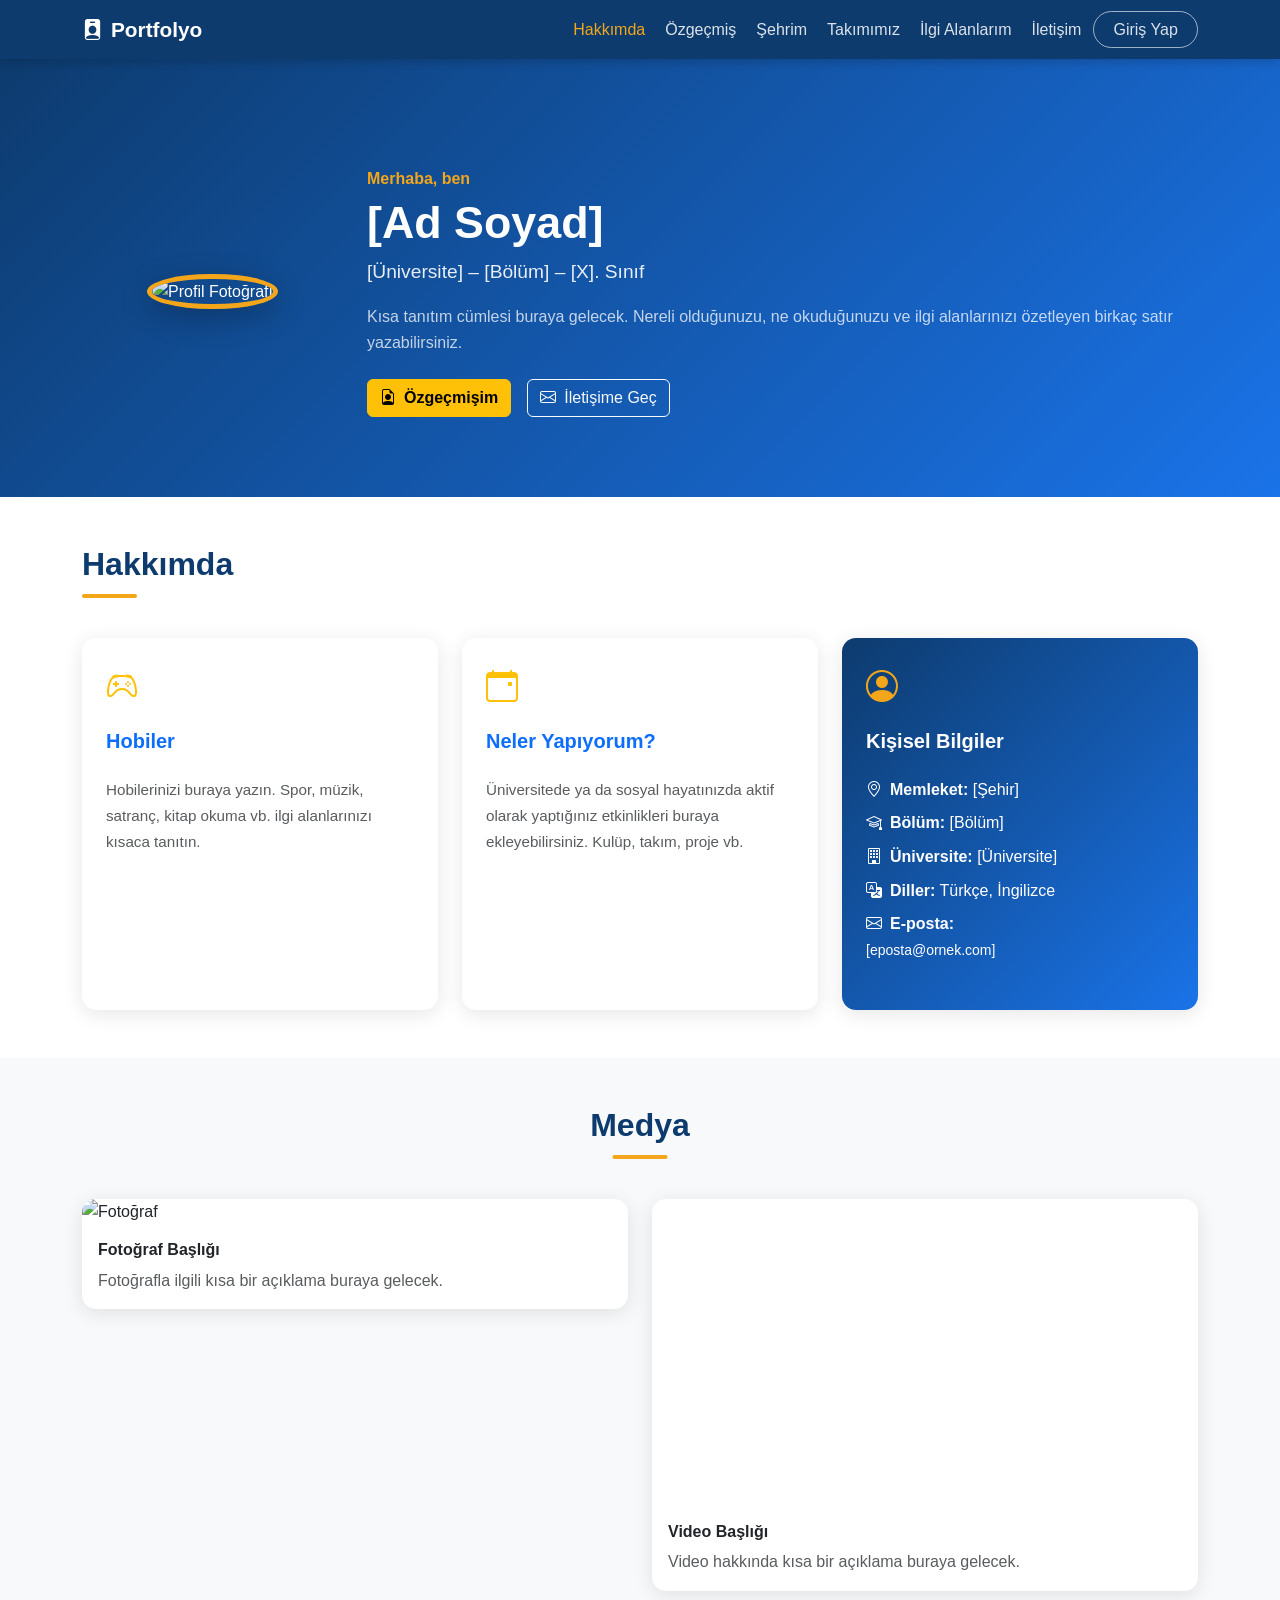
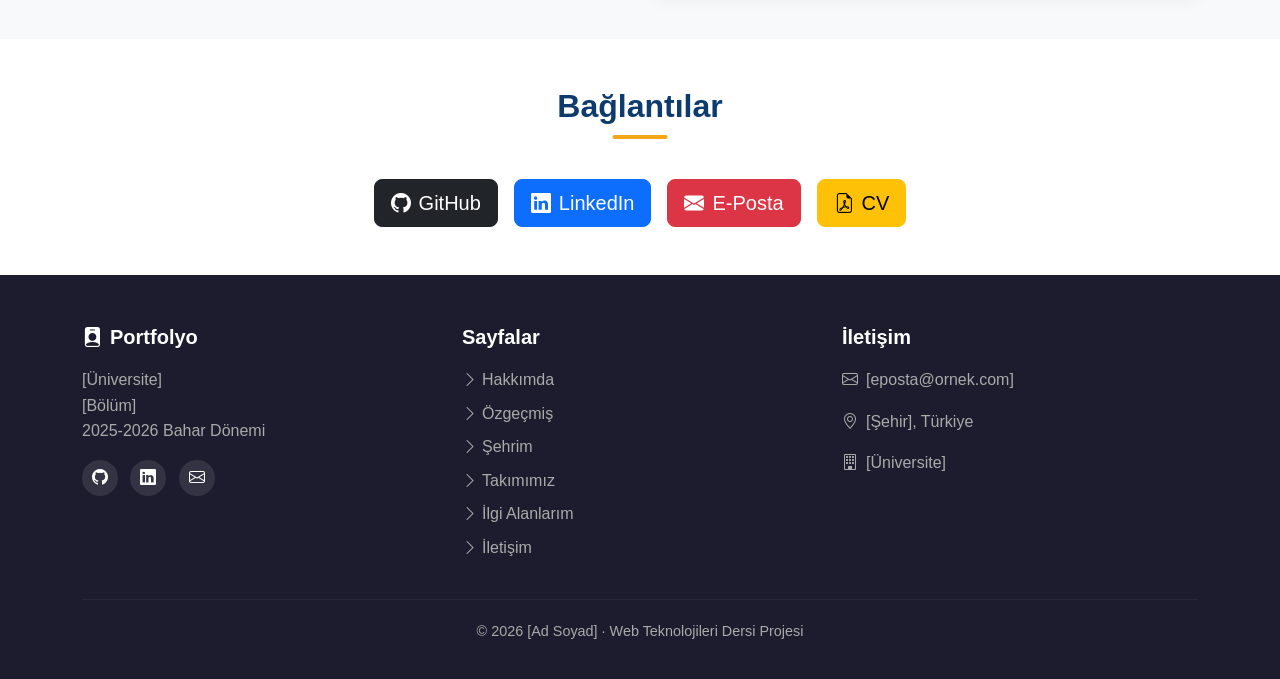
==== web-proje/index.html @ bf81734b "Add files via upload" ====
<!DOCTYPE html>
<html lang="tr">

<head>
    <meta charset="UTF-8">
    <meta name="viewport" content="width=device-width, initial-scale=1.0">
    <title>Hakkımda</title>
    <link href="https://cdn.jsdelivr.net/npm/bootstrap@5.3.2/dist/css/bootstrap.min.css" rel="stylesheet">
    <link href="https://cdn.jsdelivr.net/npm/bootstrap-icons@1.11.3/font/bootstrap-icons.css" rel="stylesheet">
    <link href="css/style.css" rel="stylesheet">
</head>

<body>

    <!-- NAVBAR -->
    <nav class="navbar navbar-expand-lg fixed-top">
        <div class="container">
            <a class="navbar-brand" href="index.html"><i class="bi bi-person-badge-fill me-2"></i>Portfolyo</a>
            <button class="navbar-toggler" type="button" data-bs-toggle="collapse" data-bs-target="#navMenu"
                aria-controls="navMenu" aria-expanded="false" aria-label="Toggle navigation">
                <span class="navbar-toggler-icon"></span>
            </button>
            <div class="collapse navbar-collapse" id="navMenu">
                <ul class="navbar-nav ms-auto align-items-lg-center gap-1">
                    <li class="nav-item"><a class="nav-link active" href="index.html">Hakkımda</a></li>
                    <li class="nav-item"><a class="nav-link" href="cv.html">Özgeçmiş</a></li>
                    <li class="nav-item"><a class="nav-link" href="sehrim.html">Şehrim</a></li>
                    <li class="nav-item"><a class="nav-link" href="takimimiz.html">Takımımız</a></li>
                    <li class="nav-item"><a class="nav-link" href="ilgi-alanlari.html">İlgi Alanlarım</a></li>
                    <li class="nav-item"><a class="nav-link" href="iletisim.html">İletişim</a></li>
                    <li class="nav-item"><a class="nav-link btn-login-nav" href="login.html">Giriş Yap</a></li>
                </ul>
            </div>
        </div>
    </nav>

    <!-- HERO -->
    <section class="hero-section">
        <div class="container">
            <div class="row align-items-center gy-4">
                <div class="col-md-3 text-center">
                    <img src="https://picsum.photos/200/200?random=1" alt="Profil Fotoğrafı" class="profile-photo">
                </div>
                <div class="col-md-9">
                    <p class="mb-1" style="color:var(--accent); font-weight:600;">Merhaba, ben</p>
                    <h1>[Ad Soyad]</h1>
                    <p class="lead mt-2">[Üniversite] – [Bölüm] – [X]. Sınıf</p>
                    <p class="mt-3 opacity-75">
                        Kısa tanıtım cümlesi buraya gelecek. Nereli olduğunuzu, ne okuduğunuzu ve
                        ilgi alanlarınızı özetleyen birkaç satır yazabilirsiniz.
                    </p>
                    <div class="mt-4 d-flex flex-wrap gap-3">
                        <a href="cv.html" class="btn btn-warning fw-semibold">
                            <i class="bi bi-file-earmark-person me-2"></i>Özgeçmişim
                        </a>
                        <a href="iletisim.html" class="btn btn-outline-light">
                            <i class="bi bi-envelope me-2"></i>İletişime Geç
                        </a>
                    </div>
                </div>
            </div>
        </div>
    </section>

    <!-- HAKKIMDA -->
    <section class="py-5">
        <div class="container">
            <h2 class="section-title">Hakkımda</h2>
            <div class="row gy-4">

                <!-- Hobiler -->
                <div class="col-lg-4 col-md-6">
                    <div class="card h-100 p-4">
                        <div class="mb-3">
                            <span class="fs-2 text-warning"><i class="bi bi-controller"></i></span>
                        </div>
                        <h5 class="fw-bold text-primary">Hobiler</h5>
                        <p class="mt-3 text-muted" style="font-size:0.95rem; line-height:1.7;">
                            Hobilerinizi buraya yazın. Spor, müzik, satranç, kitap okuma vb.
                            ilgi alanlarınızı kısaca tanıtın.
                        </p>
                    </div>
                </div>

                <!-- Etkinlikler -->
                <div class="col-lg-4 col-md-6">
                    <div class="card h-100 p-4">
                        <div class="mb-3">
                            <span class="fs-2 text-warning"><i class="bi bi-calendar-event"></i></span>
                        </div>
                        <h5 class="fw-bold text-primary">Neler Yapıyorum?</h5>
                        <p class="mt-3 text-muted" style="font-size:0.95rem; line-height:1.7;">
                            Üniversitede ya da sosyal hayatınızda aktif olarak yaptığınız
                            etkinlikleri buraya ekleyebilirsiniz. Kulüp, takım, proje vb.
                        </p>
                    </div>
                </div>

                <!-- Kişisel Bilgiler -->
                <div class="col-lg-4 col-md-12">
                    <div class="card h-100 p-4"
                        style="background: linear-gradient(135deg, var(--primary), var(--secondary)); color:#fff;">
                        <div class="mb-3">
                            <span class="fs-2" style="color:var(--accent)"><i class="bi bi-person-circle"></i></span>
                        </div>
                        <h5 class="fw-bold">Kişisel Bilgiler</h5>
                        <ul class="list-unstyled mt-3">
                            <li class="mb-2"><i class="bi bi-geo-alt me-2"></i><strong>Memleket:</strong> [Şehir]</li>
                            <li class="mb-2"><i class="bi bi-mortarboard me-2"></i><strong>Bölüm:</strong> [Bölüm]</li>
                            <li class="mb-2"><i class="bi bi-building me-2"></i><strong>Üniversite:</strong> [Üniversite]</li>
                            <li class="mb-2"><i class="bi bi-translate me-2"></i><strong>Diller:</strong> Türkçe, İngilizce</li>
                            <li class="mb-2"><i class="bi bi-envelope me-2"></i><strong>E-posta:</strong><br>
                                <small>[eposta@ornek.com]</small>
                            </li>
                        </ul>
                    </div>
                </div>

            </div>
        </div>
    </section>

    <!-- MEDYA -->
    <section class="py-5 bg-light">
        <div class="container">
            <h2 class="section-title text-center">Medya</h2>
            <div class="row gy-4">
                <div class="col-md-6">
                    <div class="card">
                        <img src="https://picsum.photos/700/400?random=2" class="card-img-top" alt="Fotoğraf">
                        <div class="card-body">
                            <h6 class="card-title fw-bold">Fotoğraf Başlığı</h6>
                            <p class="card-text text-muted">Fotoğrafla ilgili kısa bir açıklama buraya gelecek.</p>
                        </div>
                    </div>
                </div>
                <div class="col-md-6">
                    <div class="card">
                        <div class="ratio ratio-16x9">
                            <!-- Video URL'sini buraya ekleyin -->
                            <iframe src="https://www.youtube.com/embed/dQw4w9WgXcQ"
                                title="Tanıtım Videosu" allowfullscreen loading="lazy">
                            </iframe>
                        </div>
                        <div class="card-body">
                            <h6 class="card-title fw-bold">Video Başlığı</h6>
                            <p class="card-text text-muted">Video hakkında kısa bir açıklama buraya gelecek.</p>
                        </div>
                    </div>
                </div>
            </div>
        </div>
    </section>

    <!-- BAĞLANTILAR -->
    <section class="py-5">
        <div class="container">
            <h2 class="section-title text-center">Bağlantılar</h2>
            <div class="row justify-content-center">
                <div class="col-md-8">
                    <div class="d-flex flex-wrap justify-content-center gap-3">
                        <a href="#" target="_blank" rel="noopener" class="btn btn-dark btn-lg">
                            <i class="bi bi-github me-2"></i>GitHub
                        </a>
                        <a href="#" target="_blank" rel="noopener" class="btn btn-primary btn-lg">
                            <i class="bi bi-linkedin me-2"></i>LinkedIn
                        </a>
                        <a href="mailto:[eposta@ornek.com]" class="btn btn-danger btn-lg">
                            <i class="bi bi-envelope-fill me-2"></i>E-Posta
                        </a>
                        <a href="cv.html" class="btn btn-warning btn-lg">
                            <i class="bi bi-file-earmark-pdf me-2"></i>CV
                        </a>
                    </div>
                </div>
            </div>
        </div>
    </section>

    <!-- FOOTER -->
    <footer>
        <div class="container">
            <div class="row gy-4">
                <div class="col-md-4">
                    <h5><i class="bi bi-person-badge-fill me-2"></i>Portfolyo</h5>
                    <p>[Üniversite]<br>[Bölüm]<br>2025-2026 Bahar Dönemi</p>
                    <div class="social-links mt-3">
                        <a href="#" target="_blank"><i class="bi bi-github"></i></a>
                        <a href="#" target="_blank"><i class="bi bi-linkedin"></i></a>
                        <a href="mailto:[eposta@ornek.com]"><i class="bi bi-envelope"></i></a>
                    </div>
                </div>
                <div class="col-md-4">
                    <h5>Sayfalar</h5>
                    <a href="index.html"><i class="bi bi-chevron-right me-1"></i>Hakkımda</a>
                    <a href="cv.html"><i class="bi bi-chevron-right me-1"></i>Özgeçmiş</a>
                    <a href="sehrim.html"><i class="bi bi-chevron-right me-1"></i>Şehrim</a>
                    <a href="takimimiz.html"><i class="bi bi-chevron-right me-1"></i>Takımımız</a>
                    <a href="ilgi-alanlari.html"><i class="bi bi-chevron-right me-1"></i>İlgi Alanlarım</a>
                    <a href="iletisim.html"><i class="bi bi-chevron-right me-1"></i>İletişim</a>
                </div>
                <div class="col-md-4">
                    <h5>İletişim</h5>
                    <p><i class="bi bi-envelope me-2"></i>[eposta@ornek.com]</p>
                    <p><i class="bi bi-geo-alt me-2"></i>[Şehir], Türkiye</p>
                    <p><i class="bi bi-building me-2"></i>[Üniversite]</p>
                </div>
            </div>
            <hr>
            <p class="copyright">&copy; 2026 [Ad Soyad] &middot; Web Teknolojileri Dersi Projesi</p>
        </div>
    </footer>

    <script src="https://cdn.jsdelivr.net/npm/bootstrap@5.3.2/dist/js/bootstrap.bundle.min.js"></script>
    <script src="js/main.js"></script>
</body>

</html>
---- web-proje/css/style.css ----
/* ==============================
   Global Variables & Reset
   ============================== */
:root {
    --primary:    #0d3b6e;
    --secondary:  #1a73e8;
    --accent:     #f4a61a;
    --light:      #f8f9fa;
    --dark:       #1c1c2e;
    --success:    #198754;
    --danger:     #dc3545;
    --card-shadow: 0 4px 20px rgba(0,0,0,0.10);
}

*, *::before, *::after { box-sizing: border-box; margin: 0; padding: 0; }

body {
    font-family: 'Segoe UI', Tahoma, Geneva, Verdana, sans-serif;
    color: #333;
    background: #fff;
    line-height: 1.6;
}

/* ==============================
   Navbar
   ============================== */
.navbar {
    background: var(--primary) !important;
    box-shadow: 0 2px 10px rgba(0,0,0,0.2);
}

.navbar-brand {
    font-weight: 700;
    font-size: 1.3rem;
    color: #fff !important;
}

.navbar-nav .nav-link {
    color: rgba(255,255,255,0.85) !important;
    font-weight: 500;
    transition: color 0.25s;
    padding: 0.5rem 1rem;
}

.navbar-nav .nav-link:hover,
.navbar-nav .nav-link.active {
    color: var(--accent) !important;
}

.btn-login-nav {
    border: 1.5px solid rgba(255,255,255,0.6);
    border-radius: 20px;
    color: #fff !important;
    padding: 0.3rem 1.2rem !important;
    transition: all 0.25s;
}

.btn-login-nav:hover {
    background: var(--accent);
    border-color: var(--accent);
    color: #fff !important;
}

/* ==============================
   Section Titles
   ============================== */
.section-title {
    font-size: 2rem;
    font-weight: 700;
    color: var(--primary);
    position: relative;
    padding-bottom: 14px;
    margin-bottom: 40px;
}

.section-title::after {
    content: '';
    position: absolute;
    bottom: 0;
    left: 0;
    width: 55px;
    height: 4px;
    background: var(--accent);
    border-radius: 2px;
}

.section-title.text-center::after {
    left: 50%;
    transform: translateX(-50%);
}

/* ==============================
   Hero (Home Page)
   ============================== */
.hero-section {
    background: linear-gradient(135deg, var(--primary) 0%, var(--secondary) 100%);
    color: #fff;
    padding: 110px 0 80px;
    margin-top: 56px;
}

.hero-section h1 { font-size: 2.8rem; font-weight: 700; }
.hero-section .lead { font-size: 1.2rem; opacity: 0.9; }

.profile-photo {
    width: 200px;
    height: 200px;
    border-radius: 50%;
    object-fit: cover;
    border: 5px solid var(--accent);
    box-shadow: 0 8px 30px rgba(0,0,0,0.25);
}

/* ==============================
   Cards
   ============================== */
.card {
    border: none;
    border-radius: 14px;
    box-shadow: var(--card-shadow);
    transition: transform 0.3s ease, box-shadow 0.3s ease;
    overflow: hidden;
}

.card:hover {
    transform: translateY(-5px);
    box-shadow: 0 12px 35px rgba(0,0,0,0.15);
}

/* ==============================
   CV Page – Timeline
   ============================== */
.timeline {
    position: relative;
    padding-left: 35px;
}

.timeline::before {
    content: '';
    position: absolute;
    left: 12px;
    top: 8px;
    bottom: 8px;
    width: 3px;
    background: linear-gradient(to bottom, var(--secondary), var(--accent));
    border-radius: 2px;
}

.timeline-item {
    position: relative;
    margin-bottom: 35px;
}

.timeline-item::before {
    content: '';
    position: absolute;
    left: -27px;
    top: 6px;
    width: 16px;
    height: 16px;
    border-radius: 50%;
    background: var(--primary);
    border: 3px solid var(--accent);
}

.timeline-item:last-child { margin-bottom: 0; }

/* Skill bars */
.skill-label {
    display: flex;
    justify-content: space-between;
    font-weight: 600;
    margin-bottom: 6px;
}

.skill-bar {
    height: 10px;
    border-radius: 5px;
    background: #e9ecef;
    margin-bottom: 18px;
    overflow: hidden;
}

.skill-fill {
    height: 100%;
    border-radius: 5px;
    background: linear-gradient(90deg, var(--primary), var(--secondary));
    transition: width 1.2s ease;
}

/* ==============================
   City Page – Carousel / Slider
   ============================== */
.carousel-item img {
    height: 480px;
    object-fit: cover;
    filter: brightness(0.85);
}

.carousel-caption {
    background: rgba(0,0,0,0.55);
    border-radius: 12px;
    padding: 14px 20px;
    bottom: 30px;
}

.carousel-caption h5 { font-size: 1.4rem; font-weight: 700; }

.carousel-control-prev-icon,
.carousel-control-next-icon {
    background-color: var(--primary);
    border-radius: 50%;
    padding: 20px;
}

/* City info cards */
.city-stat {
    text-align: center;
    padding: 30px 20px;
    border-radius: 14px;
    background: linear-gradient(135deg, var(--primary), var(--secondary));
    color: #fff;
}

.city-stat .stat-number {
    font-size: 2.5rem;
    font-weight: 700;
    color: var(--accent);
}

/* ==============================
   Team Page
   ============================== */
.team-hero {
    background: linear-gradient(135deg, #1a237e, #0d47a1);
    color: #fff;
    padding: 100px 0 70px;
    margin-top: 56px;
    text-align: center;
}

.team-logo {
    width: 140px;
    height: 140px;
    border-radius: 50%;
    object-fit: cover;
    border: 5px solid var(--accent);
    margin-bottom: 20px;
}

.player-card {
    transition: transform 0.3s;
}

.player-card:hover { transform: translateY(-6px); }

/* ==============================
   API Page
   ============================== */
.api-hero {
    background: linear-gradient(135deg, #1b0033, #4a0080);
    color: #fff;
    padding: 100px 0 70px;
    margin-top: 56px;
    text-align: center;
}

.show-card img {
    height: 280px;
    object-fit: cover;
    border-radius: 14px 14px 0 0;
    width: 100%;
}

.show-card .no-image {
    height: 280px;
    background: linear-gradient(135deg, #2c2c54, #474787);
    display: flex;
    align-items: center;
    justify-content: center;
    font-size: 4rem;
    border-radius: 14px 14px 0 0;
    color: rgba(255,255,255,0.3);
}

.rating-badge {
    background: var(--accent);
    color: #fff;
    font-weight: 700;
    padding: 3px 10px;
    border-radius: 20px;
    font-size: 0.85rem;
}

.genre-tag {
    background: #e3f2fd;
    color: #1565c0;
    padding: 2px 10px;
    border-radius: 12px;
    font-size: 0.78rem;
    font-weight: 600;
    display: inline-block;
    margin: 2px;
}

#loadingSpinner { display: none; }

/* ==============================
   Contact Page
   ============================== */
.contact-hero {
    background: linear-gradient(135deg, var(--primary), var(--secondary));
    color: #fff;
    padding: 100px 0 70px;
    margin-top: 56px;
    text-align: center;
}

.form-control:focus,
.form-select:focus,
.form-check-input:focus {
    border-color: var(--secondary);
    box-shadow: 0 0 0 0.2rem rgba(26,115,232,0.2);
}

.validation-section {
    background: #f8f9fa;
    border-radius: 14px;
    padding: 20px;
    margin-top: 20px;
}

/* ==============================
   Login Page
   ============================== */
.login-page {
    min-height: 100vh;
    background: linear-gradient(135deg, var(--primary) 0%, var(--secondary) 100%);
    display: flex;
    align-items: center;
    justify-content: center;
    padding: 20px;
}

.login-card {
    background: #fff;
    border-radius: 20px;
    box-shadow: 0 20px 60px rgba(0,0,0,0.3);
    padding: 45px 40px;
    width: 100%;
    max-width: 440px;
}

.login-logo {
    text-align: center;
    margin-bottom: 30px;
}

.login-logo .logo-icon {
    width: 80px;
    height: 80px;
    background: var(--primary);
    border-radius: 50%;
    display: flex;
    align-items: center;
    justify-content: center;
    margin: 0 auto 15px;
    font-size: 2rem;
    color: #fff;
}

/* ==============================
   PHP Result Pages
   ============================== */
.result-table th {
    background: var(--primary);
    color: #fff;
    white-space: nowrap;
    width: 200px;
}

.result-table td {
    background: #f8f9fa;
    word-break: break-all;
}

/* ==============================
   Footer
   ============================== */
footer {
    background: var(--dark);
    color: #aaa;
    padding: 50px 0 20px;
}

footer h5 { color: #fff; font-weight: 600; margin-bottom: 18px; }

footer a {
    color: #aaa;
    text-decoration: none;
    transition: color 0.25s;
    display: block;
    margin-bottom: 8px;
}

footer a:hover { color: var(--accent); }

footer hr { border-color: #444; margin: 30px 0 20px; }

footer .copyright { text-align: center; font-size: 0.9rem; }

footer .social-links a {
    display: inline-block;
    width: 36px;
    height: 36px;
    background: rgba(255,255,255,0.1);
    border-radius: 50%;
    text-align: center;
    line-height: 36px;
    margin-right: 8px;
    color: #fff;
    transition: background 0.25s;
}

footer .social-links a:hover { background: var(--accent); }

/* ==============================
   Utilities
   ============================== */
.bg-primary-gradient {
    background: linear-gradient(135deg, var(--primary), var(--secondary));
}

.text-accent { color: var(--accent); }

.btn-accent {
    background: var(--accent);
    color: #fff;
    border: none;
    font-weight: 600;
}

.btn-accent:hover { background: #d4900f; color: #fff; }

/* ==============================
   Responsive
   ============================== */
@media (max-width: 992px) {
    .hero-section h1 { font-size: 2.2rem; }
    .carousel-item img { height: 350px; }
}

@media (max-width: 768px) {
    .hero-section { padding: 80px 0 60px; }
    .hero-section h1 { font-size: 1.9rem; }
    .carousel-item img { height: 260px; }
    .section-title { font-size: 1.6rem; }
    .profile-photo { width: 150px; height: 150px; }
}

@media (max-width: 576px) {
    .hero-section h1 { font-size: 1.6rem; }
    .carousel-item img { height: 200px; }
    .login-card { padding: 30px 20px; }
}
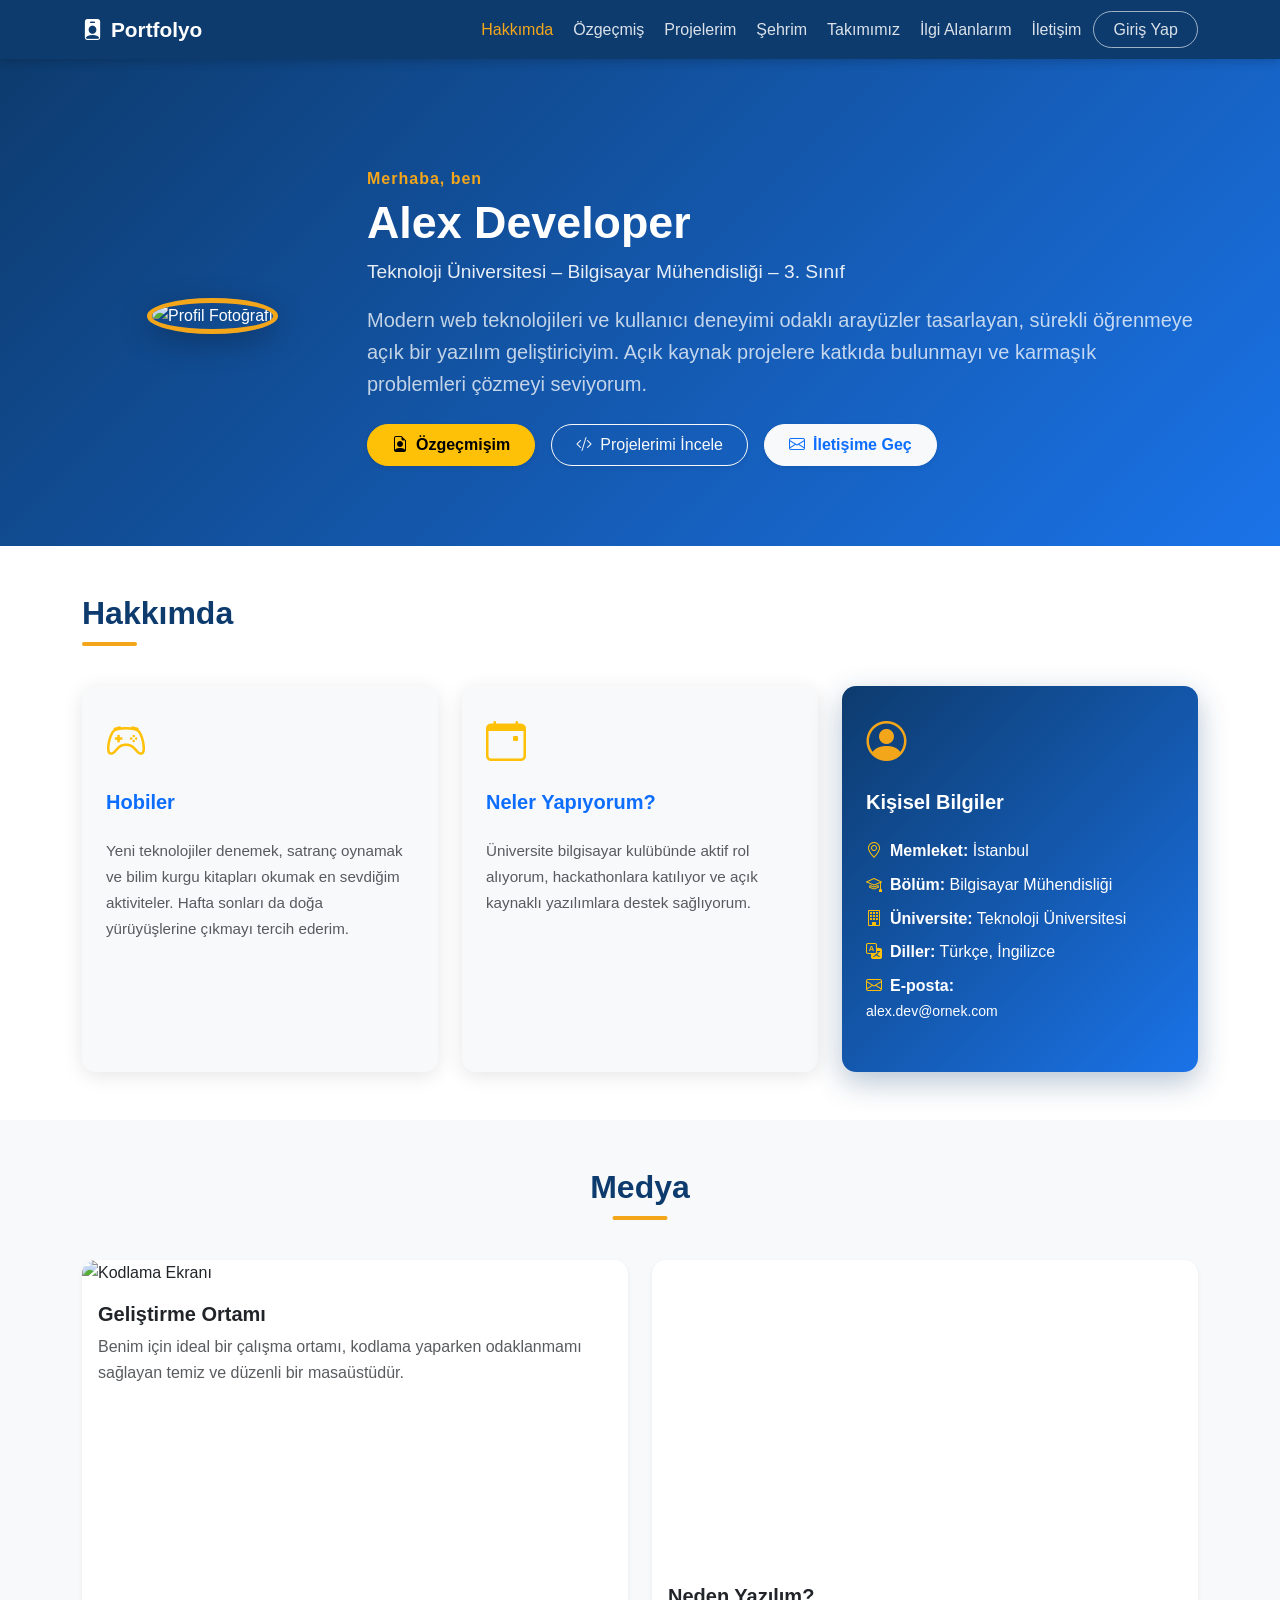
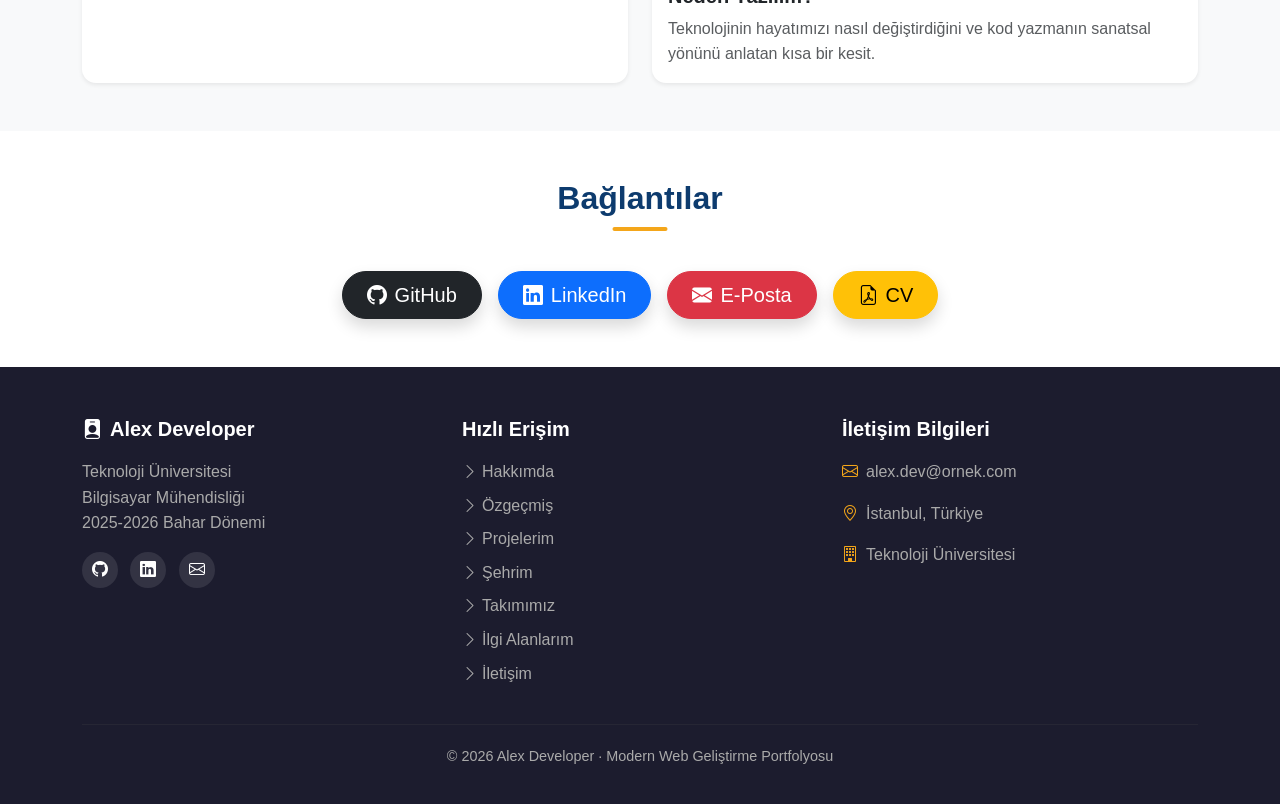
==== commit eda49a27: "Add files via upload 2.push" ====
--- a/web-proje/index.html
+++ b/web-proje/index.html
@@ -24,6 +24,7 @@
                 <ul class="navbar-nav ms-auto align-items-lg-center gap-1">
                     <li class="nav-item"><a class="nav-link active" href="index.html">Hakkımda</a></li>
                     <li class="nav-item"><a class="nav-link" href="cv.html">Özgeçmiş</a></li>
+                    <li class="nav-item"><a class="nav-link" href="projeler.html">Projelerim</a></li>
                     <li class="nav-item"><a class="nav-link" href="sehrim.html">Şehrim</a></li>
                     <li class="nav-item"><a class="nav-link" href="takimimiz.html">Takımımız</a></li>
                     <li class="nav-item"><a class="nav-link" href="ilgi-alanlari.html">İlgi Alanlarım</a></li>
@@ -42,18 +43,21 @@
                     <img src="https://picsum.photos/200/200?random=1" alt="Profil Fotoğrafı" class="profile-photo">
                 </div>
                 <div class="col-md-9">
-                    <p class="mb-1" style="color:var(--accent); font-weight:600;">Merhaba, ben</p>
-                    <h1>[Ad Soyad]</h1>
-                    <p class="lead mt-2">[Üniversite] – [Bölüm] – [X]. Sınıf</p>
-                    <p class="mt-3 opacity-75">
-                        Kısa tanıtım cümlesi buraya gelecek. Nereli olduğunuzu, ne okuduğunuzu ve
-                        ilgi alanlarınızı özetleyen birkaç satır yazabilirsiniz.
+                    <p class="mb-1" style="color:var(--accent); font-weight:600; letter-spacing: 1px;">Merhaba, ben</p>
+                    <h1 class="display-4 fw-bolder">Alex Developer</h1>
+                    <p class="lead mt-2">Teknoloji Üniversitesi – Bilgisayar Mühendisliği – 3. Sınıf</p>
+                    <p class="mt-3 opacity-75 fs-5">
+                        Modern web teknolojileri ve kullanıcı deneyimi odaklı arayüzler tasarlayan, 
+                        sürekli öğrenmeye açık bir yazılım geliştiriciyim. Açık kaynak projelere katkıda bulunmayı ve karmaşık problemleri çözmeyi seviyorum.
                     </p>
                     <div class="mt-4 d-flex flex-wrap gap-3">
-                        <a href="cv.html" class="btn btn-warning fw-semibold">
+                        <a href="cv.html" class="btn btn-warning fw-semibold px-4 py-2 rounded-pill shadow-sm">
                             <i class="bi bi-file-earmark-person me-2"></i>Özgeçmişim
                         </a>
-                        <a href="iletisim.html" class="btn btn-outline-light">
+                        <a href="projeler.html" class="btn btn-outline-light px-4 py-2 rounded-pill shadow-sm">
+                            <i class="bi bi-code-slash me-2"></i>Projelerimi İncele
+                        </a>
+                        <a href="iletisim.html" class="btn btn-light text-primary px-4 py-2 rounded-pill shadow-sm fw-semibold">
                             <i class="bi bi-envelope me-2"></i>İletişime Geç
                         </a>
                     </div>
@@ -70,47 +74,45 @@
 
                 <!-- Hobiler -->
                 <div class="col-lg-4 col-md-6">
-                    <div class="card h-100 p-4">
+                    <div class="card h-100 p-4 border-0 hover-lift bg-light">
                         <div class="mb-3">
-                            <span class="fs-2 text-warning"><i class="bi bi-controller"></i></span>
+                            <span class="fs-1 text-warning"><i class="bi bi-controller"></i></span>
                         </div>
                         <h5 class="fw-bold text-primary">Hobiler</h5>
                         <p class="mt-3 text-muted" style="font-size:0.95rem; line-height:1.7;">
-                            Hobilerinizi buraya yazın. Spor, müzik, satranç, kitap okuma vb.
-                            ilgi alanlarınızı kısaca tanıtın.
+                            Yeni teknolojiler denemek, satranç oynamak ve bilim kurgu kitapları okumak en sevdiğim aktiviteler. Hafta sonları da doğa yürüyüşlerine çıkmayı tercih ederim.
                         </p>
                     </div>
                 </div>
 
                 <!-- Etkinlikler -->
                 <div class="col-lg-4 col-md-6">
-                    <div class="card h-100 p-4">
+                    <div class="card h-100 p-4 border-0 hover-lift bg-light">
                         <div class="mb-3">
-                            <span class="fs-2 text-warning"><i class="bi bi-calendar-event"></i></span>
+                            <span class="fs-1 text-warning"><i class="bi bi-calendar-event"></i></span>
                         </div>
                         <h5 class="fw-bold text-primary">Neler Yapıyorum?</h5>
                         <p class="mt-3 text-muted" style="font-size:0.95rem; line-height:1.7;">
-                            Üniversitede ya da sosyal hayatınızda aktif olarak yaptığınız
-                            etkinlikleri buraya ekleyebilirsiniz. Kulüp, takım, proje vb.
+                            Üniversite bilgisayar kulübünde aktif rol alıyorum, hackathonlara katılıyor ve açık kaynaklı yazılımlara destek sağlıyorum.
                         </p>
                     </div>
                 </div>
 
                 <!-- Kişisel Bilgiler -->
                 <div class="col-lg-4 col-md-12">
-                    <div class="card h-100 p-4"
-                        style="background: linear-gradient(135deg, var(--primary), var(--secondary)); color:#fff;">
+                    <div class="card h-100 p-4 border-0 hover-lift"
+                        style="background: linear-gradient(135deg, var(--primary), var(--secondary)); color:#fff; box-shadow: 0 10px 30px rgba(13, 59, 110, 0.3);">
                         <div class="mb-3">
-                            <span class="fs-2" style="color:var(--accent)"><i class="bi bi-person-circle"></i></span>
+                            <span class="fs-1" style="color:var(--accent)"><i class="bi bi-person-circle"></i></span>
                         </div>
                         <h5 class="fw-bold">Kişisel Bilgiler</h5>
                         <ul class="list-unstyled mt-3">
-                            <li class="mb-2"><i class="bi bi-geo-alt me-2"></i><strong>Memleket:</strong> [Şehir]</li>
-                            <li class="mb-2"><i class="bi bi-mortarboard me-2"></i><strong>Bölüm:</strong> [Bölüm]</li>
-                            <li class="mb-2"><i class="bi bi-building me-2"></i><strong>Üniversite:</strong> [Üniversite]</li>
-                            <li class="mb-2"><i class="bi bi-translate me-2"></i><strong>Diller:</strong> Türkçe, İngilizce</li>
-                            <li class="mb-2"><i class="bi bi-envelope me-2"></i><strong>E-posta:</strong><br>
-                                <small>[eposta@ornek.com]</small>
+                            <li class="mb-2"><i class="bi bi-geo-alt me-2 text-warning"></i><strong>Memleket:</strong> İstanbul</li>
+                            <li class="mb-2"><i class="bi bi-mortarboard me-2 text-warning"></i><strong>Bölüm:</strong> Bilgisayar Mühendisliği</li>
+                            <li class="mb-2"><i class="bi bi-building me-2 text-warning"></i><strong>Üniversite:</strong> Teknoloji Üniversitesi</li>
+                            <li class="mb-2"><i class="bi bi-translate me-2 text-warning"></i><strong>Diller:</strong> Türkçe, İngilizce</li>
+                            <li class="mb-2"><i class="bi bi-envelope me-2 text-warning"></i><strong>E-posta:</strong><br>
+                                <small>alex.dev@ornek.com</small>
                             </li>
                         </ul>
                     </div>
@@ -126,25 +128,24 @@
             <h2 class="section-title text-center">Medya</h2>
             <div class="row gy-4">
                 <div class="col-md-6">
-                    <div class="card">
-                        <img src="https://picsum.photos/700/400?random=2" class="card-img-top" alt="Fotoğraf">
+                    <div class="card h-100 border-0 shadow-sm overflow-hidden hover-lift">
+                        <img src="https://images.unsplash.com/photo-1517694712202-14dd9538aa97?auto=format&fit=crop&q=80&w=700&h=400" class="card-img-top" alt="Kodlama Ekranı">
                         <div class="card-body">
-                            <h6 class="card-title fw-bold">Fotoğraf Başlığı</h6>
-                            <p class="card-text text-muted">Fotoğrafla ilgili kısa bir açıklama buraya gelecek.</p>
+                            <h6 class="card-title fw-bold fs-5">Geliştirme Ortamı</h6>
+                            <p class="card-text text-muted">Benim için ideal bir çalışma ortamı, kodlama yaparken odaklanmamı sağlayan temiz ve düzenli bir masaüstüdür.</p>
                         </div>
                     </div>
                 </div>
                 <div class="col-md-6">
-                    <div class="card">
+                    <div class="card h-100 border-0 shadow-sm overflow-hidden hover-lift">
                         <div class="ratio ratio-16x9">
-                            <!-- Video URL'sini buraya ekleyin -->
-                            <iframe src="https://www.youtube.com/embed/dQw4w9WgXcQ"
-                                title="Tanıtım Videosu" allowfullscreen loading="lazy">
+                            <iframe src="https://www.youtube.com/embed/B-kxUMHBxNo"
+                                title="Geliştirici Tanıtım Videosu" allowfullscreen loading="lazy" style="border:none;">
                             </iframe>
                         </div>
                         <div class="card-body">
-                            <h6 class="card-title fw-bold">Video Başlığı</h6>
-                            <p class="card-text text-muted">Video hakkında kısa bir açıklama buraya gelecek.</p>
+                            <h6 class="card-title fw-bold fs-5">Neden Yazılım?</h6>
+                            <p class="card-text text-muted">Teknolojinin hayatımızı nasıl değiştirdiğini ve kod yazmanın sanatsal yönünü anlatan kısa bir kesit.</p>
                         </div>
                     </div>
                 </div>
@@ -159,16 +160,16 @@
             <div class="row justify-content-center">
                 <div class="col-md-8">
                     <div class="d-flex flex-wrap justify-content-center gap-3">
-                        <a href="#" target="_blank" rel="noopener" class="btn btn-dark btn-lg">
+                        <a href="#" target="_blank" rel="noopener" class="btn btn-dark btn-lg px-4 rounded-pill shadow">
                             <i class="bi bi-github me-2"></i>GitHub
                         </a>
-                        <a href="#" target="_blank" rel="noopener" class="btn btn-primary btn-lg">
+                        <a href="#" target="_blank" rel="noopener" class="btn btn-primary btn-lg px-4 rounded-pill shadow">
                             <i class="bi bi-linkedin me-2"></i>LinkedIn
                         </a>
-                        <a href="mailto:[eposta@ornek.com]" class="btn btn-danger btn-lg">
+                        <a href="mailto:alex.dev@ornek.com" class="btn btn-danger btn-lg px-4 rounded-pill shadow">
                             <i class="bi bi-envelope-fill me-2"></i>E-Posta
                         </a>
-                        <a href="cv.html" class="btn btn-warning btn-lg">
+                        <a href="cv.html" class="btn btn-warning btn-lg px-4 rounded-pill shadow">
                             <i class="bi bi-file-earmark-pdf me-2"></i>CV
                         </a>
                     </div>
@@ -182,32 +183,33 @@
         <div class="container">
             <div class="row gy-4">
                 <div class="col-md-4">
-                    <h5><i class="bi bi-person-badge-fill me-2"></i>Portfolyo</h5>
-                    <p>[Üniversite]<br>[Bölüm]<br>2025-2026 Bahar Dönemi</p>
+                    <h5><i class="bi bi-person-badge-fill me-2"></i>Alex Developer</h5>
+                    <p>Teknoloji Üniversitesi<br>Bilgisayar Mühendisliği<br>2025-2026 Bahar Dönemi</p>
                     <div class="social-links mt-3">
                         <a href="#" target="_blank"><i class="bi bi-github"></i></a>
                         <a href="#" target="_blank"><i class="bi bi-linkedin"></i></a>
-                        <a href="mailto:[eposta@ornek.com]"><i class="bi bi-envelope"></i></a>
+                        <a href="mailto:alex.dev@ornek.com"><i class="bi bi-envelope"></i></a>
                     </div>
                 </div>
                 <div class="col-md-4">
-                    <h5>Sayfalar</h5>
+                    <h5>Hızlı Erişim</h5>
                     <a href="index.html"><i class="bi bi-chevron-right me-1"></i>Hakkımda</a>
                     <a href="cv.html"><i class="bi bi-chevron-right me-1"></i>Özgeçmiş</a>
+                    <a href="projeler.html"><i class="bi bi-chevron-right me-1"></i>Projelerim</a>
                     <a href="sehrim.html"><i class="bi bi-chevron-right me-1"></i>Şehrim</a>
                     <a href="takimimiz.html"><i class="bi bi-chevron-right me-1"></i>Takımımız</a>
                     <a href="ilgi-alanlari.html"><i class="bi bi-chevron-right me-1"></i>İlgi Alanlarım</a>
                     <a href="iletisim.html"><i class="bi bi-chevron-right me-1"></i>İletişim</a>
                 </div>
                 <div class="col-md-4">
-                    <h5>İletişim</h5>
-                    <p><i class="bi bi-envelope me-2"></i>[eposta@ornek.com]</p>
-                    <p><i class="bi bi-geo-alt me-2"></i>[Şehir], Türkiye</p>
-                    <p><i class="bi bi-building me-2"></i>[Üniversite]</p>
+                    <h5>İletişim Bilgileri</h5>
+                    <p><i class="bi bi-envelope me-2 text-accent"></i>alex.dev@ornek.com</p>
+                    <p><i class="bi bi-geo-alt me-2 text-accent"></i>İstanbul, Türkiye</p>
+                    <p><i class="bi bi-building me-2 text-accent"></i>Teknoloji Üniversitesi</p>
                 </div>
             </div>
             <hr>
-            <p class="copyright">&copy; 2026 [Ad Soyad] &middot; Web Teknolojileri Dersi Projesi</p>
+            <p class="copyright">&copy; 2026 Alex Developer &middot; Modern Web Geliştirme Portfolyosu</p>
         </div>
     </footer>
 
--- a/web-proje/css/style.css
+++ b/web-proje/css/style.css
@@ -127,6 +127,15 @@
     box-shadow: 0 12px 35px rgba(0,0,0,0.15);
 }
 
+.hover-lift {
+    transition: transform 0.4s ease, box-shadow 0.4s ease;
+}
+
+.hover-lift:hover {
+    transform: translateY(-10px);
+    box-shadow: 0 15px 45px rgba(13, 59, 110, 0.15) !important;
+}
+
 /* ==============================
    CV Page – Timeline
    ============================== */
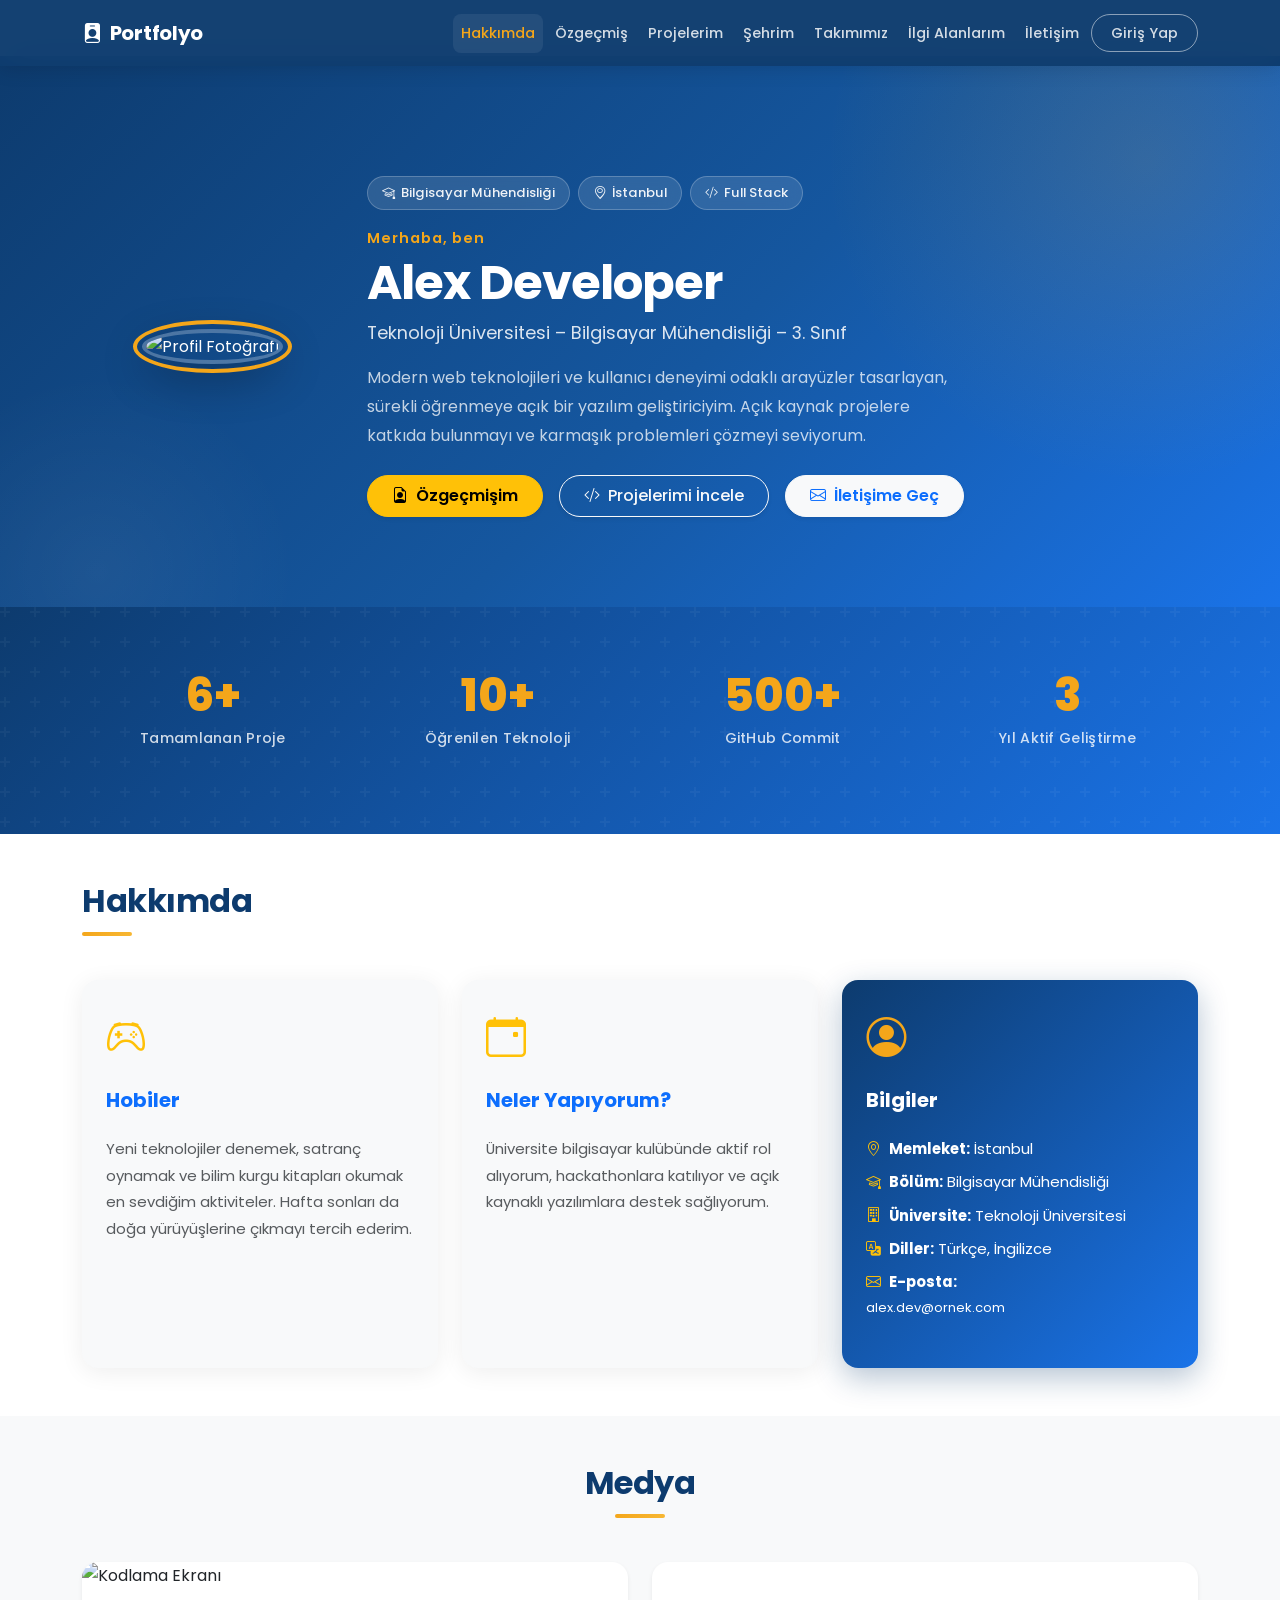
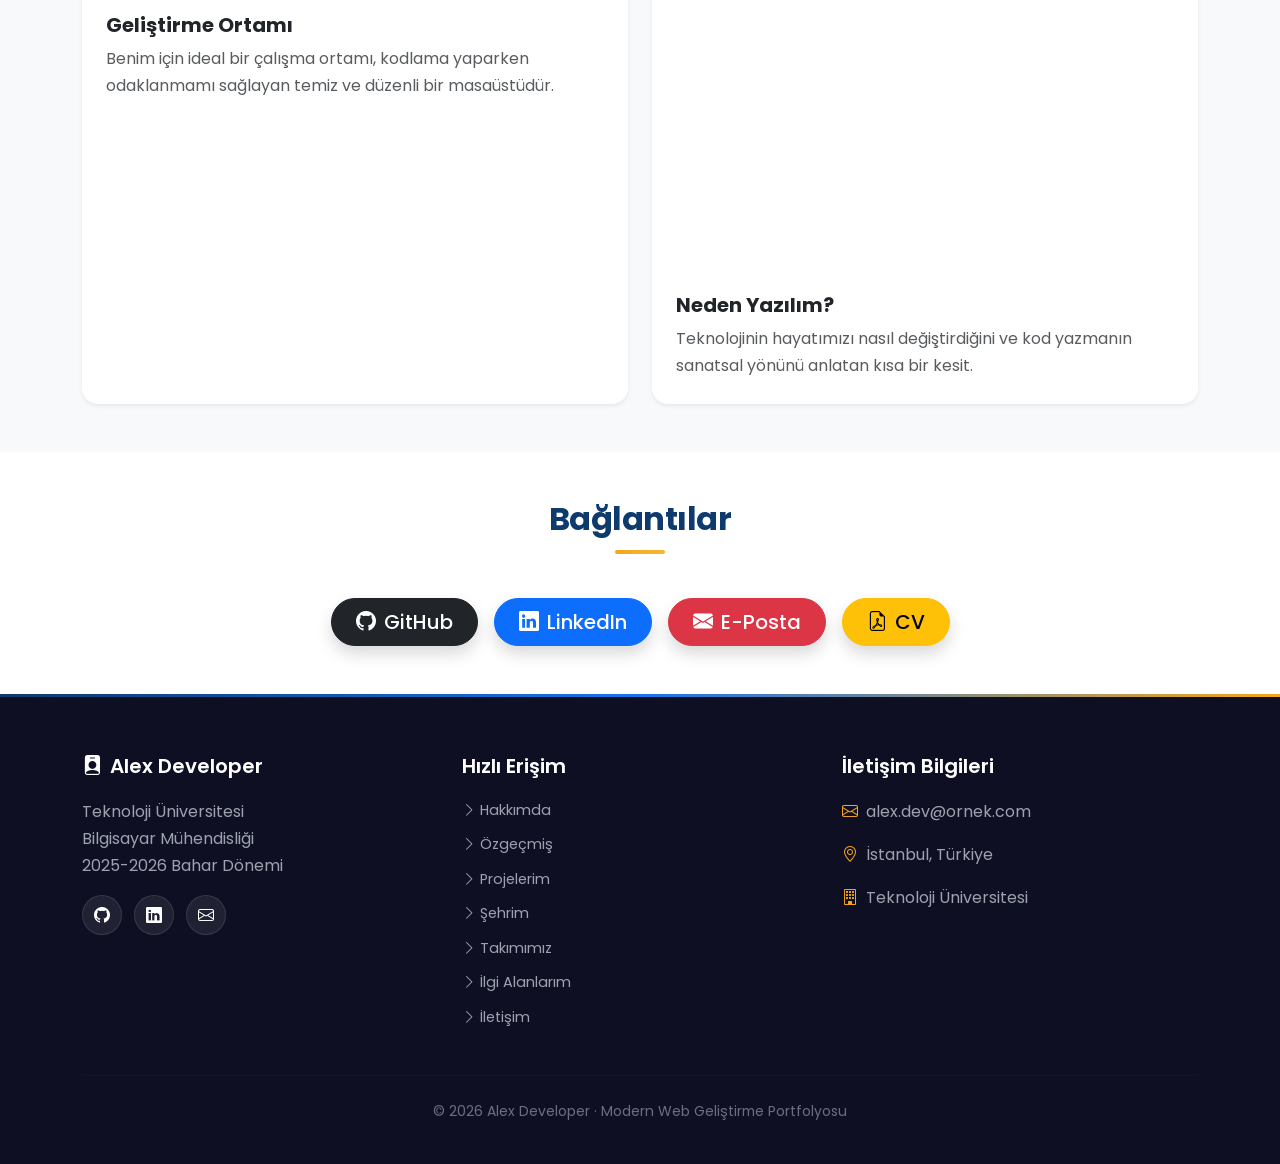
==== commit 433c48f7: "Add files via upload" ====
--- a/web-proje/index.html
+++ b/web-proje/index.html
@@ -4,7 +4,7 @@
 <head>
     <meta charset="UTF-8">
     <meta name="viewport" content="width=device-width, initial-scale=1.0">
-    <title>Hakkımda</title>
+    <title>Portfolyo | Hakkımda</title>
     <link href="https://cdn.jsdelivr.net/npm/bootstrap@5.3.2/dist/css/bootstrap.min.css" rel="stylesheet">
     <link href="https://cdn.jsdelivr.net/npm/bootstrap-icons@1.11.3/font/bootstrap-icons.css" rel="stylesheet">
     <link href="css/style.css" rel="stylesheet">
@@ -38,17 +38,23 @@
     <!-- HERO -->
     <section class="hero-section">
         <div class="container">
-            <div class="row align-items-center gy-4">
-                <div class="col-md-3 text-center">
+            <div class="row align-items-center gy-5">
+                <div class="col-md-3 text-center reveal">
                     <img src="https://picsum.photos/200/200?random=1" alt="Profil Fotoğrafı" class="profile-photo">
                 </div>
-                <div class="col-md-9">
-                    <p class="mb-1" style="color:var(--accent); font-weight:600; letter-spacing: 1px;">Merhaba, ben</p>
-                    <h1 class="display-4 fw-bolder">Alex Developer</h1>
-                    <p class="lead mt-2">Teknoloji Üniversitesi – Bilgisayar Mühendisliği – 3. Sınıf</p>
-                    <p class="mt-3 opacity-75 fs-5">
-                        Modern web teknolojileri ve kullanıcı deneyimi odaklı arayüzler tasarlayan, 
-                        sürekli öğrenmeye açık bir yazılım geliştiriciyim. Açık kaynak projelere katkıda bulunmayı ve karmaşık problemleri çözmeyi seviyorum.
+                <div class="col-md-9 reveal reveal-delay-1">
+                    <div class="d-flex flex-wrap gap-2 mb-3">
+                        <span class="hero-badge"><i class="bi bi-mortarboard"></i> Bilgisayar Mühendisliği</span>
+                        <span class="hero-badge"><i class="bi bi-geo-alt"></i> İstanbul</span>
+                        <span class="hero-badge"><i class="bi bi-code-slash"></i> Full Stack</span>
+                    </div>
+                    <p class="mb-1" style="color:var(--accent); font-weight:600; letter-spacing: 1px; font-size:0.9rem;">Merhaba, ben</p>
+                    <h1 class="display-4 fw-bolder mb-2">Alex Developer</h1>
+                    <p class="lead mt-1">Teknoloji Üniversitesi – Bilgisayar Mühendisliği – 3. Sınıf</p>
+                    <p class="mt-3 opacity-75 fs-6" style="max-width:600px; line-height:1.8;">
+                        Modern web teknolojileri ve kullanıcı deneyimi odaklı arayüzler tasarlayan,
+                        sürekli öğrenmeye açık bir yazılım geliştiriciyim. Açık kaynak projelere katkıda bulunmayı
+                        ve karmaşık problemleri çözmeyi seviyorum.
                     </p>
                     <div class="mt-4 d-flex flex-wrap gap-3">
                         <a href="cv.html" class="btn btn-warning fw-semibold px-4 py-2 rounded-pill shadow-sm">
@@ -66,47 +72,81 @@
         </div>
     </section>
 
+    <!-- STATS -->
+    <section class="stats-section">
+        <div class="container">
+            <div class="row justify-content-center">
+                <div class="col-6 col-md-3">
+                    <div class="stat-item reveal">
+                        <span class="stat-number" data-count="6" data-suffix="+">0+</span>
+                        <p class="stat-label">Tamamlanan Proje</p>
+                    </div>
+                </div>
+                <div class="col-6 col-md-3">
+                    <div class="stat-item reveal reveal-delay-1">
+                        <span class="stat-number" data-count="10" data-suffix="+">0+</span>
+                        <p class="stat-label">Öğrenilen Teknoloji</p>
+                    </div>
+                </div>
+                <div class="col-6 col-md-3">
+                    <div class="stat-item reveal reveal-delay-2">
+                        <span class="stat-number" data-count="500" data-suffix="+">0+</span>
+                        <p class="stat-label">GitHub Commit</p>
+                    </div>
+                </div>
+                <div class="col-6 col-md-3">
+                    <div class="stat-item reveal reveal-delay-3">
+                        <span class="stat-number" data-count="3">0</span>
+                        <p class="stat-label">Yıl Aktif Geliştirme</p>
+                    </div>
+                </div>
+            </div>
+        </div>
+    </section>
+
     <!-- HAKKIMDA -->
     <section class="py-5">
         <div class="container">
-            <h2 class="section-title">Hakkımda</h2>
+            <h2 class="section-title reveal">Hakkımda</h2>
             <div class="row gy-4">
 
                 <!-- Hobiler -->
-                <div class="col-lg-4 col-md-6">
+                <div class="col-lg-4 col-md-6 reveal">
                     <div class="card h-100 p-4 border-0 hover-lift bg-light">
                         <div class="mb-3">
                             <span class="fs-1 text-warning"><i class="bi bi-controller"></i></span>
                         </div>
                         <h5 class="fw-bold text-primary">Hobiler</h5>
-                        <p class="mt-3 text-muted" style="font-size:0.95rem; line-height:1.7;">
-                            Yeni teknolojiler denemek, satranç oynamak ve bilim kurgu kitapları okumak en sevdiğim aktiviteler. Hafta sonları da doğa yürüyüşlerine çıkmayı tercih ederim.
+                        <p class="mt-3 text-muted" style="font-size:0.93rem; line-height:1.8;">
+                            Yeni teknolojiler denemek, satranç oynamak ve bilim kurgu kitapları okumak en sevdiğim aktiviteler.
+                            Hafta sonları da doğa yürüyüşlerine çıkmayı tercih ederim.
                         </p>
                     </div>
                 </div>
 
                 <!-- Etkinlikler -->
-                <div class="col-lg-4 col-md-6">
+                <div class="col-lg-4 col-md-6 reveal reveal-delay-1">
                     <div class="card h-100 p-4 border-0 hover-lift bg-light">
                         <div class="mb-3">
                             <span class="fs-1 text-warning"><i class="bi bi-calendar-event"></i></span>
                         </div>
                         <h5 class="fw-bold text-primary">Neler Yapıyorum?</h5>
-                        <p class="mt-3 text-muted" style="font-size:0.95rem; line-height:1.7;">
-                            Üniversite bilgisayar kulübünde aktif rol alıyorum, hackathonlara katılıyor ve açık kaynaklı yazılımlara destek sağlıyorum.
+                        <p class="mt-3 text-muted" style="font-size:0.93rem; line-height:1.8;">
+                            Üniversite bilgisayar kulübünde aktif rol alıyorum, hackathonlara katılıyor
+                            ve açık kaynaklı yazılımlara destek sağlıyorum.
                         </p>
                     </div>
                 </div>
 
                 <!-- Kişisel Bilgiler -->
-                <div class="col-lg-4 col-md-12">
+                <div class="col-lg-4 col-md-12 reveal reveal-delay-2">
                     <div class="card h-100 p-4 border-0 hover-lift"
                         style="background: linear-gradient(135deg, var(--primary), var(--secondary)); color:#fff; box-shadow: 0 10px 30px rgba(13, 59, 110, 0.3);">
                         <div class="mb-3">
                             <span class="fs-1" style="color:var(--accent)"><i class="bi bi-person-circle"></i></span>
                         </div>
-                        <h5 class="fw-bold">Kişisel Bilgiler</h5>
-                        <ul class="list-unstyled mt-3">
+                        <h5 class="fw-bold">Bilgiler</h5>
+                        <ul class="list-unstyled mt-3" style="font-size:0.93rem;">
                             <li class="mb-2"><i class="bi bi-geo-alt me-2 text-warning"></i><strong>Memleket:</strong> İstanbul</li>
                             <li class="mb-2"><i class="bi bi-mortarboard me-2 text-warning"></i><strong>Bölüm:</strong> Bilgisayar Mühendisliği</li>
                             <li class="mb-2"><i class="bi bi-building me-2 text-warning"></i><strong>Üniversite:</strong> Teknoloji Üniversitesi</li>
@@ -125,25 +165,25 @@
     <!-- MEDYA -->
     <section class="py-5 bg-light">
         <div class="container">
-            <h2 class="section-title text-center">Medya</h2>
+            <h2 class="section-title text-center reveal">Medya</h2>
             <div class="row gy-4">
-                <div class="col-md-6">
+                <div class="col-md-6 reveal">
                     <div class="card h-100 border-0 shadow-sm overflow-hidden hover-lift">
                         <img src="https://images.unsplash.com/photo-1517694712202-14dd9538aa97?auto=format&fit=crop&q=80&w=700&h=400" class="card-img-top" alt="Kodlama Ekranı">
-                        <div class="card-body">
+                        <div class="card-body p-4">
                             <h6 class="card-title fw-bold fs-5">Geliştirme Ortamı</h6>
                             <p class="card-text text-muted">Benim için ideal bir çalışma ortamı, kodlama yaparken odaklanmamı sağlayan temiz ve düzenli bir masaüstüdür.</p>
                         </div>
                     </div>
                 </div>
-                <div class="col-md-6">
+                <div class="col-md-6 reveal reveal-delay-1">
                     <div class="card h-100 border-0 shadow-sm overflow-hidden hover-lift">
                         <div class="ratio ratio-16x9">
                             <iframe src="https://www.youtube.com/embed/B-kxUMHBxNo"
                                 title="Geliştirici Tanıtım Videosu" allowfullscreen loading="lazy" style="border:none;">
                             </iframe>
                         </div>
-                        <div class="card-body">
+                        <div class="card-body p-4">
                             <h6 class="card-title fw-bold fs-5">Neden Yazılım?</h6>
                             <p class="card-text text-muted">Teknolojinin hayatımızı nasıl değiştirdiğini ve kod yazmanın sanatsal yönünü anlatan kısa bir kesit.</p>
                         </div>
@@ -156,10 +196,10 @@
     <!-- BAĞLANTILAR -->
     <section class="py-5">
         <div class="container">
-            <h2 class="section-title text-center">Bağlantılar</h2>
+            <h2 class="section-title text-center reveal">Bağlantılar</h2>
             <div class="row justify-content-center">
                 <div class="col-md-8">
-                    <div class="d-flex flex-wrap justify-content-center gap-3">
+                    <div class="d-flex flex-wrap justify-content-center gap-3 reveal">
                         <a href="#" target="_blank" rel="noopener" class="btn btn-dark btn-lg px-4 rounded-pill shadow">
                             <i class="bi bi-github me-2"></i>GitHub
                         </a>
@@ -213,6 +253,11 @@
         </div>
     </footer>
 
+    <!-- Back to Top -->
+    <button id="backToTop" class="back-to-top" aria-label="Yukarı çık">
+        <i class="bi bi-arrow-up"></i>
+    </button>
+
     <script src="https://cdn.jsdelivr.net/npm/bootstrap@5.3.2/dist/js/bootstrap.bundle.min.js"></script>
     <script src="js/main.js"></script>
 </body>
--- a/web-proje/css/style.css
+++ b/web-proje/css/style.css
@@ -1,3 +1,8 @@
+/* ==============================
+   Google Fonts
+   ============================== */
+@import url('https://fonts.googleapis.com/css2?family=Poppins:wght@300;400;500;600;700;800&display=swap');
+
 /* ==============================
    Global Variables & Reset
    ============================== */
@@ -5,60 +10,100 @@
     --primary:    #0d3b6e;
     --secondary:  #1a73e8;
     --accent:     #f4a61a;
+    --accent-dark: #d4900f;
     --light:      #f8f9fa;
-    --dark:       #1c1c2e;
-    --success:    #198754;
-    --danger:     #dc3545;
-    --card-shadow: 0 4px 20px rgba(0,0,0,0.10);
+    --dark:       #0f0f23;
+    --text:       #2d3748;
+    --text-light: #718096;
+    --success:    #38a169;
+    --danger:     #e53e3e;
+    --card-shadow: 0 4px 24px rgba(0,0,0,0.07);
+    --card-shadow-hover: 0 20px 48px rgba(13,59,110,0.18);
+    --border-radius: 16px;
+    --transition: all 0.35s cubic-bezier(0.4, 0, 0.2, 1);
+    --gradient-primary: linear-gradient(135deg, var(--primary) 0%, var(--secondary) 100%);
+    --gradient-accent: linear-gradient(135deg, #f4a61a, #f7b733);
 }
 
 *, *::before, *::after { box-sizing: border-box; margin: 0; padding: 0; }
 
+html { scroll-behavior: smooth; }
+
 body {
-    font-family: 'Segoe UI', Tahoma, Geneva, Verdana, sans-serif;
-    color: #333;
+    font-family: 'Poppins', 'Segoe UI', Tahoma, Geneva, Verdana, sans-serif;
+    color: var(--text);
     background: #fff;
-    line-height: 1.6;
-}
+    line-height: 1.7;
+    -webkit-font-smoothing: antialiased;
+}
+
+/* ==============================
+   Scroll Reveal Animations
+   ============================== */
+.reveal {
+    opacity: 0;
+    transform: translateY(28px);
+    transition: opacity 0.65s ease, transform 0.65s ease;
+}
+.reveal.visible {
+    opacity: 1;
+    transform: translateY(0);
+}
+.reveal-delay-1 { transition-delay: 0.1s; }
+.reveal-delay-2 { transition-delay: 0.2s; }
+.reveal-delay-3 { transition-delay: 0.3s; }
 
 /* ==============================
    Navbar
    ============================== */
 .navbar {
-    background: var(--primary) !important;
-    box-shadow: 0 2px 10px rgba(0,0,0,0.2);
+    background: rgba(13, 59, 110, 0.97) !important;
+    backdrop-filter: blur(20px);
+    -webkit-backdrop-filter: blur(20px);
+    box-shadow: 0 1px 20px rgba(0,0,0,0.15);
+    transition: var(--transition);
+    padding: 0.7rem 0;
+}
+
+.navbar.scrolled {
+    padding: 0.45rem 0;
+    box-shadow: 0 4px 32px rgba(0,0,0,0.28);
 }
 
 .navbar-brand {
     font-weight: 700;
-    font-size: 1.3rem;
+    font-size: 1.25rem;
     color: #fff !important;
+    letter-spacing: -0.3px;
 }
 
 .navbar-nav .nav-link {
-    color: rgba(255,255,255,0.85) !important;
+    color: rgba(255,255,255,0.82) !important;
     font-weight: 500;
-    transition: color 0.25s;
-    padding: 0.5rem 1rem;
+    font-size: 0.9rem;
+    transition: var(--transition);
+    padding: 0.45rem 0.9rem;
+    border-radius: 8px;
 }
 
 .navbar-nav .nav-link:hover,
 .navbar-nav .nav-link.active {
     color: var(--accent) !important;
+    background: rgba(255,255,255,0.07);
 }
 
 .btn-login-nav {
-    border: 1.5px solid rgba(255,255,255,0.6);
-    border-radius: 20px;
+    border: 1.5px solid rgba(255,255,255,0.5) !important;
+    border-radius: 20px !important;
     color: #fff !important;
-    padding: 0.3rem 1.2rem !important;
-    transition: all 0.25s;
+    padding: 0.35rem 1.2rem !important;
+    transition: var(--transition) !important;
 }
 
 .btn-login-nav:hover {
-    background: var(--accent);
-    border-color: var(--accent);
-    color: #fff !important;
+    background: var(--accent) !important;
+    border-color: var(--accent) !important;
+    transform: translateY(-1px);
 }
 
 /* ==============================
@@ -69,8 +114,9 @@
     font-weight: 700;
     color: var(--primary);
     position: relative;
-    padding-bottom: 14px;
-    margin-bottom: 40px;
+    padding-bottom: 16px;
+    margin-bottom: 44px;
+    letter-spacing: -0.5px;
 }
 
 .section-title::after {
@@ -78,11 +124,14 @@
     position: absolute;
     bottom: 0;
     left: 0;
-    width: 55px;
+    width: 50px;
     height: 4px;
-    background: var(--accent);
+    background: var(--gradient-accent);
     border-radius: 2px;
-}
+    transition: width 0.4s ease;
+}
+
+.section-title:hover::after { width: 80px; }
 
 .section-title.text-center::after {
     left: 50%;
@@ -93,22 +142,132 @@
    Hero (Home Page)
    ============================== */
 .hero-section {
-    background: linear-gradient(135deg, var(--primary) 0%, var(--secondary) 100%);
-    color: #fff;
-    padding: 110px 0 80px;
+    background: linear-gradient(135deg, var(--primary) 0%, #1557a0 55%, var(--secondary) 100%);
+    color: #fff;
+    padding: 120px 0 90px;
     margin-top: 56px;
-}
-
-.hero-section h1 { font-size: 2.8rem; font-weight: 700; }
-.hero-section .lead { font-size: 1.2rem; opacity: 0.9; }
+    position: relative;
+    overflow: hidden;
+}
+
+.hero-section::before {
+    content: '';
+    position: absolute;
+    top: -40%;
+    right: -15%;
+    width: 650px;
+    height: 650px;
+    background: radial-gradient(circle, rgba(244,166,26,0.13) 0%, transparent 70%);
+    pointer-events: none;
+}
+
+.hero-section::after {
+    content: '';
+    position: absolute;
+    bottom: -30%;
+    left: -8%;
+    width: 400px;
+    height: 400px;
+    background: radial-gradient(circle, rgba(255,255,255,0.05) 0%, transparent 70%);
+    pointer-events: none;
+}
+
+.hero-section h1 {
+    font-size: 3rem;
+    font-weight: 800;
+    letter-spacing: -1px;
+    line-height: 1.15;
+}
+
+.hero-section .lead { font-size: 1.12rem; opacity: 0.85; font-weight: 400; }
 
 .profile-photo {
     width: 200px;
     height: 200px;
     border-radius: 50%;
     object-fit: cover;
-    border: 5px solid var(--accent);
-    box-shadow: 0 8px 30px rgba(0,0,0,0.25);
+    border: 4px solid rgba(255,255,255,0.25);
+    outline: 4px solid var(--accent);
+    outline-offset: 5px;
+    box-shadow: 0 14px 45px rgba(0,0,0,0.3);
+    transition: var(--transition);
+}
+
+.profile-photo:hover {
+    transform: scale(1.04);
+    box-shadow: 0 22px 65px rgba(0,0,0,0.4);
+    outline-color: #fff;
+}
+
+/* Hero badge tags */
+.hero-badge {
+    display: inline-flex;
+    align-items: center;
+    gap: 6px;
+    background: rgba(255,255,255,0.12);
+    backdrop-filter: blur(10px);
+    border: 1px solid rgba(255,255,255,0.22);
+    color: rgba(255,255,255,0.92);
+    padding: 5px 14px;
+    border-radius: 20px;
+    font-size: 0.82rem;
+    font-weight: 500;
+    transition: var(--transition);
+}
+
+.hero-badge:hover {
+    background: rgba(255,255,255,0.2);
+    color: #fff;
+}
+
+/* ==============================
+   Stats Section
+   ============================== */
+.stats-section {
+    background: var(--gradient-primary);
+    padding: 55px 0;
+    color: #fff;
+    position: relative;
+    overflow: hidden;
+}
+
+.stats-section::before {
+    content: '';
+    position: absolute;
+    inset: 0;
+    background: url("data:image/svg+xml,%3Csvg width='60' height='60' viewBox='0 0 60 60' xmlns='http://www.w3.org/2000/svg'%3E%3Cg fill='%23ffffff' fill-opacity='0.04'%3E%3Cpath d='M36 34v-4h-2v4h-4v2h4v4h2v-4h4v-2h-4zm0-30V0h-2v4h-4v2h4v4h2V6h4V4h-4zM6 34v-4H4v4H0v2h4v4h2v-4h4v-2H6zM6 4V0H4v4H0v2h4v4h2V6h4V4H6z'/%3E%3C/g%3E%3C/svg%3E");
+}
+
+.stat-item {
+    text-align: center;
+    padding: 12px 20px;
+    position: relative;
+}
+
+.stat-item + .stat-item::before {
+    content: '';
+    position: absolute;
+    left: 0;
+    top: 20%;
+    height: 60%;
+    width: 1px;
+    background: rgba(255,255,255,0.2);
+}
+
+.stat-item .stat-number {
+    font-size: 2.8rem;
+    font-weight: 800;
+    color: var(--accent);
+    line-height: 1;
+    display: block;
+}
+
+.stat-item .stat-label {
+    font-size: 0.88rem;
+    opacity: 0.8;
+    margin-top: 8px;
+    font-weight: 500;
+    letter-spacing: 0.3px;
 }
 
 /* ==============================
@@ -116,24 +275,22 @@
    ============================== */
 .card {
     border: none;
-    border-radius: 14px;
+    border-radius: var(--border-radius);
     box-shadow: var(--card-shadow);
-    transition: transform 0.3s ease, box-shadow 0.3s ease;
+    transition: var(--transition);
     overflow: hidden;
 }
 
 .card:hover {
-    transform: translateY(-5px);
-    box-shadow: 0 12px 35px rgba(0,0,0,0.15);
-}
-
-.hover-lift {
-    transition: transform 0.4s ease, box-shadow 0.4s ease;
-}
+    transform: translateY(-6px);
+    box-shadow: var(--card-shadow-hover);
+}
+
+.hover-lift { transition: var(--transition); }
 
 .hover-lift:hover {
-    transform: translateY(-10px);
-    box-shadow: 0 15px 45px rgba(13, 59, 110, 0.15) !important;
+    transform: translateY(-8px);
+    box-shadow: var(--card-shadow-hover) !important;
 }
 
 /* ==============================
@@ -141,13 +298,13 @@
    ============================== */
 .timeline {
     position: relative;
-    padding-left: 35px;
+    padding-left: 42px;
 }
 
 .timeline::before {
     content: '';
     position: absolute;
-    left: 12px;
+    left: 15px;
     top: 8px;
     bottom: 8px;
     width: 3px;
@@ -157,19 +314,27 @@
 
 .timeline-item {
     position: relative;
-    margin-bottom: 35px;
+    margin-bottom: 28px;
 }
 
 .timeline-item::before {
     content: '';
     position: absolute;
-    left: -27px;
-    top: 6px;
-    width: 16px;
-    height: 16px;
+    left: -31px;
+    top: 18px;
+    width: 18px;
+    height: 18px;
     border-radius: 50%;
-    background: var(--primary);
-    border: 3px solid var(--accent);
+    background: #fff;
+    border: 3px solid var(--secondary);
+    box-shadow: 0 0 0 4px rgba(26,115,232,0.12);
+    transition: var(--transition);
+}
+
+.timeline-item:hover::before {
+    border-color: var(--accent);
+    box-shadow: 0 0 0 6px rgba(244,166,26,0.2);
+    transform: scale(1.15);
 }
 
 .timeline-item:last-child { margin-bottom: 0; }
@@ -179,38 +344,41 @@
     display: flex;
     justify-content: space-between;
     font-weight: 600;
+    font-size: 0.88rem;
     margin-bottom: 6px;
+    color: var(--text);
 }
 
 .skill-bar {
-    height: 10px;
-    border-radius: 5px;
+    height: 8px;
+    border-radius: 10px;
     background: #e9ecef;
-    margin-bottom: 18px;
+    margin-bottom: 20px;
     overflow: hidden;
 }
 
 .skill-fill {
     height: 100%;
-    border-radius: 5px;
+    border-radius: 10px;
     background: linear-gradient(90deg, var(--primary), var(--secondary));
-    transition: width 1.2s ease;
-}
-
-/* ==============================
-   City Page – Carousel / Slider
+    transition: width 1.4s cubic-bezier(0.4, 0, 0.2, 1);
+}
+
+/* ==============================
+   City Page – Carousel
    ============================== */
 .carousel-item img {
-    height: 480px;
+    height: 500px;
     object-fit: cover;
-    filter: brightness(0.85);
+    filter: brightness(0.8);
 }
 
 .carousel-caption {
-    background: rgba(0,0,0,0.55);
-    border-radius: 12px;
-    padding: 14px 20px;
-    bottom: 30px;
+    background: rgba(0,0,0,0.5);
+    backdrop-filter: blur(8px);
+    border-radius: 14px;
+    padding: 18px 24px;
+    bottom: 40px;
 }
 
 .carousel-caption h5 { font-size: 1.4rem; font-weight: 700; }
@@ -219,21 +387,28 @@
 .carousel-control-next-icon {
     background-color: var(--primary);
     border-radius: 50%;
-    padding: 20px;
-}
-
-/* City info cards */
+    padding: 22px;
+    filter: drop-shadow(0 4px 8px rgba(0,0,0,0.3));
+}
+
+/* City stat cards */
 .city-stat {
     text-align: center;
-    padding: 30px 20px;
-    border-radius: 14px;
-    background: linear-gradient(135deg, var(--primary), var(--secondary));
-    color: #fff;
+    padding: 32px 20px;
+    border-radius: var(--border-radius);
+    background: var(--gradient-primary);
+    color: #fff;
+    transition: var(--transition);
+}
+
+.city-stat:hover {
+    transform: translateY(-5px);
+    box-shadow: 0 16px 42px rgba(13,59,110,0.3);
 }
 
 .city-stat .stat-number {
     font-size: 2.5rem;
-    font-weight: 700;
+    font-weight: 800;
     color: var(--accent);
 }
 
@@ -243,25 +418,41 @@
 .team-hero {
     background: linear-gradient(135deg, #1a237e, #0d47a1);
     color: #fff;
-    padding: 100px 0 70px;
+    padding: 110px 0 80px;
     margin-top: 56px;
     text-align: center;
+    position: relative;
+    overflow: hidden;
+}
+
+.team-hero::before {
+    content: '';
+    position: absolute;
+    inset: 0;
+    background: url("data:image/svg+xml,%3Csvg width='60' height='60' viewBox='0 0 60 60' xmlns='http://www.w3.org/2000/svg'%3E%3Cg fill='%23ffffff' fill-opacity='0.03'%3E%3Cpath d='M36 34v-4h-2v4h-4v2h4v4h2v-4h4v-2h-4zm0-30V0h-2v4h-4v2h4v4h2V6h4V4h-4zM6 34v-4H4v4H0v2h4v4h2v-4h4v-2H6zM6 4V0H4v4H0v2h4v4h2V6h4V4H6z'/%3E%3C/g%3E%3C/svg%3E");
 }
 
 .team-logo {
-    width: 140px;
-    height: 140px;
+    width: 150px;
+    height: 150px;
     border-radius: 50%;
     object-fit: cover;
-    border: 5px solid var(--accent);
+    border: 4px solid rgba(255,255,255,0.25);
+    outline: 4px solid var(--accent);
+    outline-offset: 5px;
     margin-bottom: 20px;
-}
+    box-shadow: 0 14px 45px rgba(0,0,0,0.3);
+    transition: var(--transition);
+}
+
+.team-logo:hover { transform: scale(1.04); }
 
 .player-card {
-    transition: transform 0.3s;
-}
-
-.player-card:hover { transform: translateY(-6px); }
+    transition: var(--transition);
+    border-radius: var(--border-radius);
+}
+
+.player-card:hover { transform: translateY(-8px); }
 
 /* ==============================
    API Page
@@ -269,7 +460,7 @@
 .api-hero {
     background: linear-gradient(135deg, #1b0033, #4a0080);
     color: #fff;
-    padding: 100px 0 70px;
+    padding: 110px 0 80px;
     margin-top: 56px;
     text-align: center;
 }
@@ -279,7 +470,10 @@
     object-fit: cover;
     border-radius: 14px 14px 0 0;
     width: 100%;
-}
+    transition: var(--transition);
+}
+
+.show-card:hover img { transform: scale(1.04); }
 
 .show-card .no-image {
     height: 280px;
@@ -293,24 +487,27 @@
 }
 
 .rating-badge {
-    background: var(--accent);
+    background: var(--gradient-accent);
     color: #fff;
     font-weight: 700;
-    padding: 3px 10px;
+    padding: 4px 12px;
     border-radius: 20px;
-    font-size: 0.85rem;
+    font-size: 0.83rem;
 }
 
 .genre-tag {
     background: #e3f2fd;
     color: #1565c0;
-    padding: 2px 10px;
+    padding: 3px 10px;
     border-radius: 12px;
     font-size: 0.78rem;
     font-weight: 600;
     display: inline-block;
     margin: 2px;
-}
+    transition: var(--transition);
+}
+
+.genre-tag:hover { background: #1565c0; color: #fff; }
 
 #loadingSpinner { display: none; }
 
@@ -320,22 +517,59 @@
 .contact-hero {
     background: linear-gradient(135deg, var(--primary), var(--secondary));
     color: #fff;
-    padding: 100px 0 70px;
+    padding: 110px 0 80px;
     margin-top: 56px;
     text-align: center;
+    position: relative;
+    overflow: hidden;
+}
+
+.contact-hero::before {
+    content: '';
+    position: absolute;
+    top: -40%;
+    right: -15%;
+    width: 500px;
+    height: 500px;
+    background: radial-gradient(circle, rgba(244,166,26,0.1) 0%, transparent 70%);
+    pointer-events: none;
+}
+
+.form-control, .form-select {
+    border: 2px solid #e2e8f0;
+    border-radius: 10px;
+    padding: 0.65rem 1rem;
+    font-size: 0.93rem;
+    transition: var(--transition);
+    background: #fafbfc;
+    font-family: 'Poppins', sans-serif;
 }
 
 .form-control:focus,
 .form-select:focus,
 .form-check-input:focus {
     border-color: var(--secondary);
-    box-shadow: 0 0 0 0.2rem rgba(26,115,232,0.2);
+    box-shadow: 0 0 0 4px rgba(26,115,232,0.1);
+    background: #fff;
+    outline: none;
+}
+
+.form-label {
+    font-weight: 600;
+    color: var(--primary);
+    font-size: 0.88rem;
+    margin-bottom: 7px;
+}
+
+.form-check-input:checked {
+    background-color: var(--secondary);
+    border-color: var(--secondary);
 }
 
 .validation-section {
     background: #f8f9fa;
-    border-radius: 14px;
-    padding: 20px;
+    border-radius: var(--border-radius);
+    padding: 22px;
     margin-top: 20px;
 }
 
@@ -349,40 +583,60 @@
     align-items: center;
     justify-content: center;
     padding: 20px;
+    position: relative;
+    overflow: hidden;
+}
+
+.login-page::before {
+    content: '';
+    position: absolute;
+    top: -30%;
+    right: -20%;
+    width: 700px;
+    height: 700px;
+    background: radial-gradient(circle, rgba(244,166,26,0.13) 0%, transparent 70%);
+    pointer-events: none;
 }
 
 .login-card {
-    background: #fff;
-    border-radius: 20px;
-    box-shadow: 0 20px 60px rgba(0,0,0,0.3);
-    padding: 45px 40px;
+    background: rgba(255,255,255,0.99);
+    border-radius: 24px;
+    box-shadow: 0 25px 80px rgba(0,0,0,0.3);
+    padding: 50px 44px;
     width: 100%;
-    max-width: 440px;
+    max-width: 460px;
+    position: relative;
 }
 
 .login-logo {
     text-align: center;
-    margin-bottom: 30px;
+    margin-bottom: 32px;
 }
 
 .login-logo .logo-icon {
-    width: 80px;
-    height: 80px;
-    background: var(--primary);
+    width: 84px;
+    height: 84px;
+    background: var(--gradient-primary);
     border-radius: 50%;
     display: flex;
     align-items: center;
     justify-content: center;
-    margin: 0 auto 15px;
+    margin: 0 auto 16px;
     font-size: 2rem;
     color: #fff;
+    box-shadow: 0 10px 30px rgba(13,59,110,0.3);
+    transition: var(--transition);
+}
+
+.login-logo .logo-icon:hover {
+    transform: rotate(10deg) scale(1.06);
 }
 
 /* ==============================
    PHP Result Pages
    ============================== */
 .result-table th {
-    background: var(--primary);
+    background: var(--gradient-primary);
     color: #fff;
     white-space: nowrap;
     width: 200px;
@@ -394,81 +648,186 @@
 }
 
 /* ==============================
+   Back to Top Button
+   ============================== */
+.back-to-top {
+    position: fixed;
+    bottom: 30px;
+    right: 30px;
+    width: 50px;
+    height: 50px;
+    background: var(--gradient-primary);
+    color: #fff;
+    border: none;
+    border-radius: 50%;
+    font-size: 1.15rem;
+    cursor: pointer;
+    z-index: 1050;
+    display: flex;
+    align-items: center;
+    justify-content: center;
+    box-shadow: 0 8px 28px rgba(13,59,110,0.38);
+    opacity: 0;
+    transform: translateY(20px) scale(0.9);
+    transition: var(--transition);
+    pointer-events: none;
+}
+
+.back-to-top.visible {
+    opacity: 1;
+    transform: translateY(0) scale(1);
+    pointer-events: all;
+}
+
+.back-to-top:hover {
+    transform: translateY(-5px) scale(1.05);
+    box-shadow: 0 14px 38px rgba(13,59,110,0.48);
+}
+
+/* ==============================
    Footer
    ============================== */
 footer {
     background: var(--dark);
-    color: #aaa;
-    padding: 50px 0 20px;
-}
-
-footer h5 { color: #fff; font-weight: 600; margin-bottom: 18px; }
+    color: #9ca3af;
+    padding: 60px 0 24px;
+    position: relative;
+}
+
+footer::before {
+    content: '';
+    position: absolute;
+    top: 0;
+    left: 0;
+    right: 0;
+    height: 3px;
+    background: linear-gradient(90deg, var(--primary), var(--secondary), var(--accent));
+}
+
+footer h5 { color: #fff; font-weight: 600; margin-bottom: 20px; }
 
 footer a {
-    color: #aaa;
+    color: #9ca3af;
     text-decoration: none;
-    transition: color 0.25s;
+    transition: var(--transition);
     display: block;
-    margin-bottom: 8px;
-}
-
-footer a:hover { color: var(--accent); }
-
-footer hr { border-color: #444; margin: 30px 0 20px; }
-
-footer .copyright { text-align: center; font-size: 0.9rem; }
+    margin-bottom: 10px;
+    font-size: 0.9rem;
+}
+
+footer a:hover {
+    color: var(--accent);
+    padding-left: 5px;
+}
+
+footer hr { border-color: rgba(255,255,255,0.08); margin: 36px 0 24px; }
+
+footer .copyright { text-align: center; font-size: 0.87rem; opacity: 0.65; }
 
 footer .social-links a {
-    display: inline-block;
-    width: 36px;
-    height: 36px;
-    background: rgba(255,255,255,0.1);
+    display: inline-flex;
+    width: 40px;
+    height: 40px;
+    background: rgba(255,255,255,0.08);
     border-radius: 50%;
+    align-items: center;
+    justify-content: center;
+    margin-right: 8px;
+    color: #fff;
+    transition: var(--transition);
+    border: 1px solid rgba(255,255,255,0.1);
+    font-size: 1rem;
+    padding-left: 0;
+    margin-bottom: 0;
+}
+
+footer .social-links a:hover {
+    background: var(--accent);
+    border-color: var(--accent);
+    transform: translateY(-4px);
+    padding-left: 0;
+    color: #fff;
+}
+
+/* ==============================
+   Project Hero (projeler.html)
+   ============================== */
+.project-hero {
+    background: linear-gradient(135deg, var(--dark), var(--primary));
+    color: #fff;
+    padding: 130px 0 90px;
+    margin-top: 56px;
     text-align: center;
-    line-height: 36px;
-    margin-right: 8px;
-    color: #fff;
-    transition: background 0.25s;
-}
-
-footer .social-links a:hover { background: var(--accent); }
+    position: relative;
+    overflow: hidden;
+}
+
+.project-hero::before {
+    content: '';
+    position: absolute;
+    top: -30%;
+    left: -10%;
+    width: 600px;
+    height: 600px;
+    background: radial-gradient(circle, rgba(26,115,232,0.15) 0%, transparent 70%);
+    pointer-events: none;
+}
 
 /* ==============================
    Utilities
    ============================== */
-.bg-primary-gradient {
-    background: linear-gradient(135deg, var(--primary), var(--secondary));
-}
-
-.text-accent { color: var(--accent); }
+.bg-primary-gradient { background: var(--gradient-primary); }
+
+.text-accent { color: var(--accent) !important; }
 
 .btn-accent {
-    background: var(--accent);
+    background: var(--gradient-accent);
     color: #fff;
     border: none;
     font-weight: 600;
-}
-
-.btn-accent:hover { background: #d4900f; color: #fff; }
+    transition: var(--transition);
+}
+
+.btn-accent:hover {
+    background: linear-gradient(135deg, var(--accent-dark), #e0a01a);
+    color: #fff;
+    transform: translateY(-2px);
+    box-shadow: 0 8px 25px rgba(244,166,26,0.4);
+}
+
+.btn {
+    transition: var(--transition);
+    font-weight: 500;
+}
+
+.btn:hover {
+    transform: translateY(-2px);
+    box-shadow: 0 6px 20px rgba(0,0,0,0.15);
+}
+
+.btn:active { transform: translateY(0); }
 
 /* ==============================
    Responsive
    ============================== */
 @media (max-width: 992px) {
-    .hero-section h1 { font-size: 2.2rem; }
-    .carousel-item img { height: 350px; }
+    .hero-section h1 { font-size: 2.4rem; }
+    .carousel-item img { height: 380px; }
 }
 
 @media (max-width: 768px) {
-    .hero-section { padding: 80px 0 60px; }
-    .hero-section h1 { font-size: 1.9rem; }
-    .carousel-item img { height: 260px; }
-    .section-title { font-size: 1.6rem; }
-    .profile-photo { width: 150px; height: 150px; }
+    .hero-section { padding: 90px 0 70px; }
+    .hero-section h1 { font-size: 2rem; }
+    .carousel-item img { height: 280px; }
+    .section-title { font-size: 1.7rem; }
+    .profile-photo { width: 160px; height: 160px; }
+    .back-to-top { bottom: 20px; right: 20px; width: 44px; height: 44px; }
+    .stat-item + .stat-item::before { display: none; }
 }
 
 @media (max-width: 576px) {
-    .hero-section h1 { font-size: 1.6rem; }
-    .carousel-item img { height: 200px; }
-    .login-card { padding: 30px 20px; }
-}
+    .hero-section h1 { font-size: 1.75rem; }
+    .carousel-item img { height: 220px; }
+    .login-card { padding: 32px 22px; }
+    .stat-item .stat-number { font-size: 2.2rem; }
+}
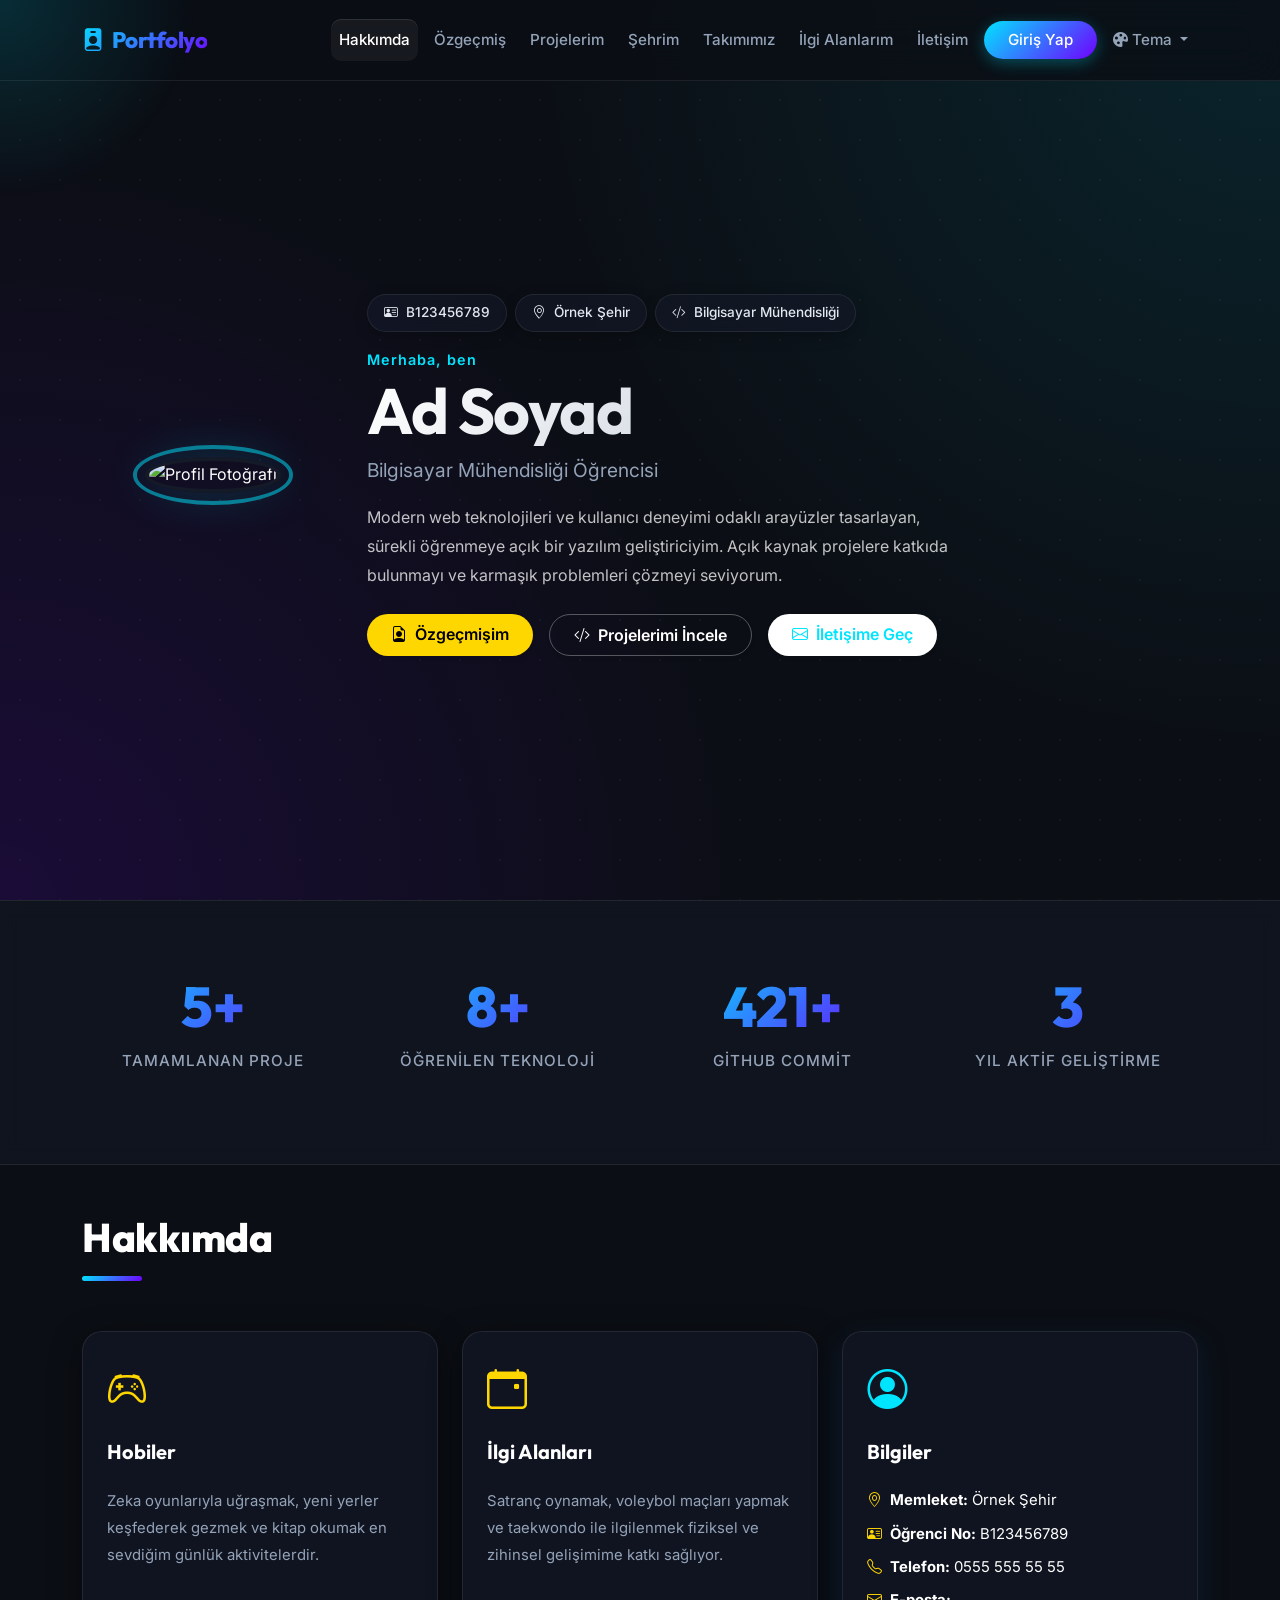
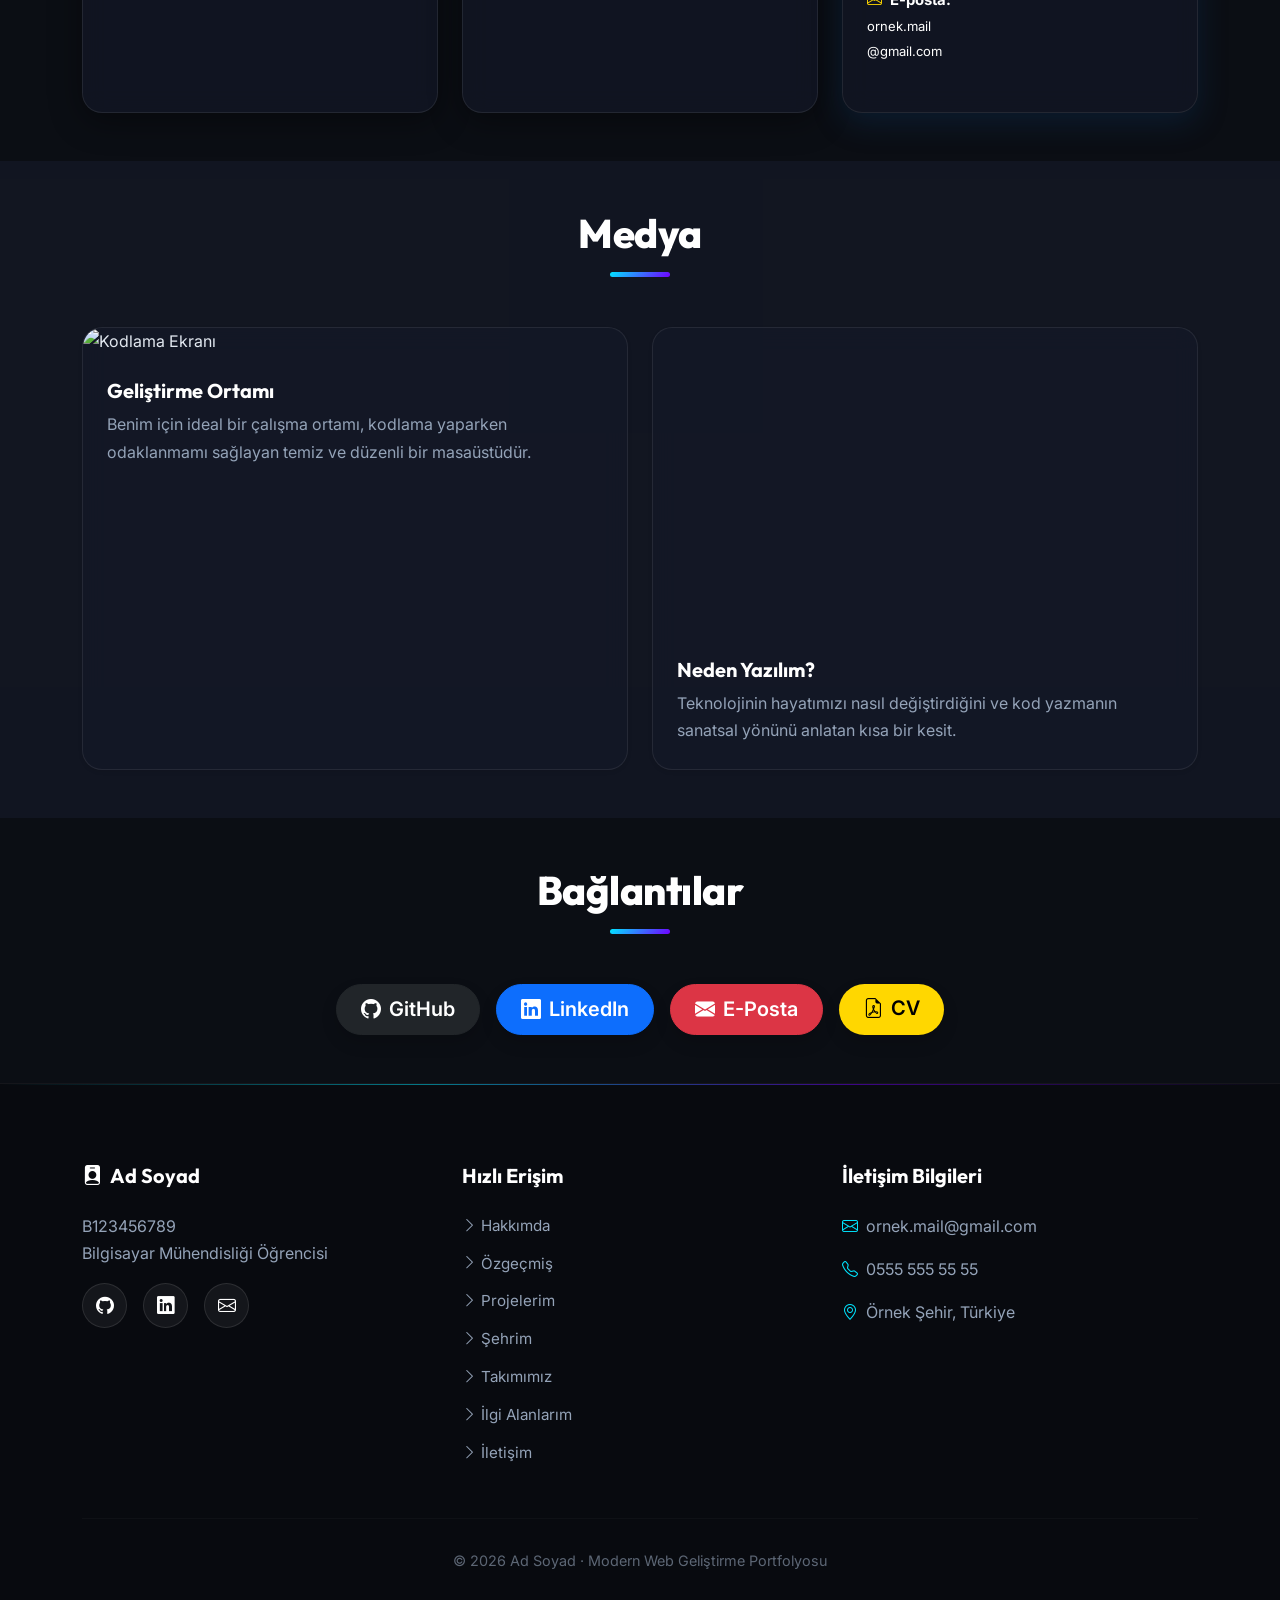
==== commit b7a95fff: "Add files via upload" ====
--- a/web-proje/index.html
+++ b/web-proje/index.html
@@ -30,6 +30,16 @@
                     <li class="nav-item"><a class="nav-link" href="ilgi-alanlari.html">İlgi Alanlarım</a></li>
                     <li class="nav-item"><a class="nav-link" href="iletisim.html">İletişim</a></li>
                     <li class="nav-item"><a class="nav-link btn-login-nav" href="login.html">Giriş Yap</a></li>
+                    <li class="nav-item dropdown">
+                        <a class="nav-link dropdown-toggle" href="#" role="button" data-bs-toggle="dropdown" aria-expanded="false">
+                            <i class="bi bi-palette-fill"></i> Tema
+                        </a>
+                        <ul class="dropdown-menu dropdown-menu-end shadow border-0" style="background:var(--glass-bg); backdrop-filter:blur(10px);">
+                            <li><a class="dropdown-item" href="#" onclick="setTheme('')" style="color:var(--text)"><i class="bi bi-moon-fill me-2"></i>Koyu</a></li>
+                            <li><a class="dropdown-item" href="#" onclick="setTheme('light')" style="color:var(--text)"><i class="bi bi-sun-fill me-2"></i>Açık</a></li>
+                            <li><a class="dropdown-item" href="#" onclick="setTheme('colorful')" style="color:var(--text)"><i class="bi bi-rainbow me-2"></i>Renkli</a></li>
+                        </ul>
+                    </li>
                 </ul>
             </div>
         </div>
@@ -44,13 +54,13 @@
                 </div>
                 <div class="col-md-9 reveal reveal-delay-1">
                     <div class="d-flex flex-wrap gap-2 mb-3">
-                        <span class="hero-badge"><i class="bi bi-mortarboard"></i> Bilgisayar Mühendisliği</span>
-                        <span class="hero-badge"><i class="bi bi-geo-alt"></i> İstanbul</span>
-                        <span class="hero-badge"><i class="bi bi-code-slash"></i> Full Stack</span>
+                        <span class="hero-badge"><i class="bi bi-person-vcard"></i> B123456789</span>
+                        <span class="hero-badge"><i class="bi bi-geo-alt"></i> Örnek Şehir</span>
+                        <span class="hero-badge"><i class="bi bi-code-slash"></i> Bilgisayar Mühendisliği</span>
                     </div>
                     <p class="mb-1" style="color:var(--accent); font-weight:600; letter-spacing: 1px; font-size:0.9rem;">Merhaba, ben</p>
-                    <h1 class="display-4 fw-bolder mb-2">Alex Developer</h1>
-                    <p class="lead mt-1">Teknoloji Üniversitesi – Bilgisayar Mühendisliği – 3. Sınıf</p>
+                    <h1 class="display-4 fw-bolder mb-2">Ad Soyad</h1>
+                    <p class="lead mt-1">Bilgisayar Mühendisliği Öğrencisi</p>
                     <p class="mt-3 opacity-75 fs-6" style="max-width:600px; line-height:1.8;">
                         Modern web teknolojileri ve kullanıcı deneyimi odaklı arayüzler tasarlayan,
                         sürekli öğrenmeye açık bir yazılım geliştiriciyim. Açık kaynak projelere katkıda bulunmayı
@@ -118,8 +128,7 @@
                         </div>
                         <h5 class="fw-bold text-primary">Hobiler</h5>
                         <p class="mt-3 text-muted" style="font-size:0.93rem; line-height:1.8;">
-                            Yeni teknolojiler denemek, satranç oynamak ve bilim kurgu kitapları okumak en sevdiğim aktiviteler.
-                            Hafta sonları da doğa yürüyüşlerine çıkmayı tercih ederim.
+                            Zeka oyunlarıyla uğraşmak, yeni yerler keşfederek gezmek ve kitap okumak en sevdiğim günlük aktivitelerdir.
                         </p>
                     </div>
                 </div>
@@ -130,10 +139,9 @@
                         <div class="mb-3">
                             <span class="fs-1 text-warning"><i class="bi bi-calendar-event"></i></span>
                         </div>
-                        <h5 class="fw-bold text-primary">Neler Yapıyorum?</h5>
+                        <h5 class="fw-bold text-primary">İlgi Alanları</h5>
                         <p class="mt-3 text-muted" style="font-size:0.93rem; line-height:1.8;">
-                            Üniversite bilgisayar kulübünde aktif rol alıyorum, hackathonlara katılıyor
-                            ve açık kaynaklı yazılımlara destek sağlıyorum.
+                            Satranç oynamak, voleybol maçları yapmak ve taekwondo ile ilgilenmek fiziksel ve zihinsel gelişimime katkı sağlıyor.
                         </p>
                     </div>
                 </div>
@@ -147,12 +155,11 @@
                         </div>
                         <h5 class="fw-bold">Bilgiler</h5>
                         <ul class="list-unstyled mt-3" style="font-size:0.93rem;">
-                            <li class="mb-2"><i class="bi bi-geo-alt me-2 text-warning"></i><strong>Memleket:</strong> İstanbul</li>
-                            <li class="mb-2"><i class="bi bi-mortarboard me-2 text-warning"></i><strong>Bölüm:</strong> Bilgisayar Mühendisliği</li>
-                            <li class="mb-2"><i class="bi bi-building me-2 text-warning"></i><strong>Üniversite:</strong> Teknoloji Üniversitesi</li>
-                            <li class="mb-2"><i class="bi bi-translate me-2 text-warning"></i><strong>Diller:</strong> Türkçe, İngilizce</li>
+                            <li class="mb-2"><i class="bi bi-geo-alt me-2 text-warning"></i><strong>Memleket:</strong> Örnek Şehir</li>
+                            <li class="mb-2"><i class="bi bi-person-vcard me-2 text-warning"></i><strong>Öğrenci No:</strong> B123456789</li>
+                            <li class="mb-2"><i class="bi bi-telephone me-2 text-warning"></i><strong>Telefon:</strong> 0555 555 55 55</li>
                             <li class="mb-2"><i class="bi bi-envelope me-2 text-warning"></i><strong>E-posta:</strong><br>
-                                <small>alex.dev@ornek.com</small>
+                                <small>ornek.mail<br>@gmail.com</small>
                             </li>
                         </ul>
                     </div>
@@ -206,7 +213,7 @@
                         <a href="#" target="_blank" rel="noopener" class="btn btn-primary btn-lg px-4 rounded-pill shadow">
                             <i class="bi bi-linkedin me-2"></i>LinkedIn
                         </a>
-                        <a href="mailto:alex.dev@ornek.com" class="btn btn-danger btn-lg px-4 rounded-pill shadow">
+                        <a href="mailto:ornek.mail@gmail.com" class="btn btn-danger btn-lg px-4 rounded-pill shadow">
                             <i class="bi bi-envelope-fill me-2"></i>E-Posta
                         </a>
                         <a href="cv.html" class="btn btn-warning btn-lg px-4 rounded-pill shadow">
@@ -223,12 +230,12 @@
         <div class="container">
             <div class="row gy-4">
                 <div class="col-md-4">
-                    <h5><i class="bi bi-person-badge-fill me-2"></i>Alex Developer</h5>
-                    <p>Teknoloji Üniversitesi<br>Bilgisayar Mühendisliği<br>2025-2026 Bahar Dönemi</p>
+                    <h5><i class="bi bi-person-badge-fill me-2"></i>Ad Soyad</h5>
+                    <p>B123456789<br>Bilgisayar Mühendisliği Öğrencisi</p>
                     <div class="social-links mt-3">
                         <a href="#" target="_blank"><i class="bi bi-github"></i></a>
                         <a href="#" target="_blank"><i class="bi bi-linkedin"></i></a>
-                        <a href="mailto:alex.dev@ornek.com"><i class="bi bi-envelope"></i></a>
+                        <a href="mailto:ornek.mail@gmail.com"><i class="bi bi-envelope"></i></a>
                     </div>
                 </div>
                 <div class="col-md-4">
@@ -243,13 +250,13 @@
                 </div>
                 <div class="col-md-4">
                     <h5>İletişim Bilgileri</h5>
-                    <p><i class="bi bi-envelope me-2 text-accent"></i>alex.dev@ornek.com</p>
-                    <p><i class="bi bi-geo-alt me-2 text-accent"></i>İstanbul, Türkiye</p>
-                    <p><i class="bi bi-building me-2 text-accent"></i>Teknoloji Üniversitesi</p>
+                    <p><i class="bi bi-envelope me-2 text-accent"></i>ornek.mail@gmail.com</p>
+                    <p><i class="bi bi-telephone me-2 text-accent"></i>0555 555 55 55</p>
+                    <p><i class="bi bi-geo-alt me-2 text-accent"></i>Örnek Şehir, Türkiye</p>
                 </div>
             </div>
             <hr>
-            <p class="copyright">&copy; 2026 Alex Developer &middot; Modern Web Geliştirme Portfolyosu</p>
+            <p class="copyright">&copy; 2026 Ad Soyad &middot; Modern Web Geliştirme Portfolyosu</p>
         </div>
     </footer>
 
--- a/web-proje/css/style.css
+++ b/web-proje/css/style.css
@@ -1,28 +1,96 @@
 /* ==============================
    Google Fonts
    ============================== */
-@import url('https://fonts.googleapis.com/css2?family=Poppins:wght@300;400;500;600;700;800&display=swap');
+@import url('https://fonts.googleapis.com/css2?family=Outfit:wght@300;400;500;600;700;800&family=Inter:wght@300;400;500;600;700&display=swap');
 
 /* ==============================
    Global Variables & Reset
    ============================== */
 :root {
-    --primary:    #0d3b6e;
-    --secondary:  #1a73e8;
-    --accent:     #f4a61a;
-    --accent-dark: #d4900f;
-    --light:      #f8f9fa;
-    --dark:       #0f0f23;
-    --text:       #2d3748;
-    --text-light: #718096;
-    --success:    #38a169;
-    --danger:     #e53e3e;
-    --card-shadow: 0 4px 24px rgba(0,0,0,0.07);
-    --card-shadow-hover: 0 20px 48px rgba(13,59,110,0.18);
-    --border-radius: 16px;
-    --transition: all 0.35s cubic-bezier(0.4, 0, 0.2, 1);
-    --gradient-primary: linear-gradient(135deg, var(--primary) 0%, var(--secondary) 100%);
-    --gradient-accent: linear-gradient(135deg, #f4a61a, #f7b733);
+    --primary:    #0B0E14;
+    --secondary:  #151A28;
+    --accent:     #00E5FF;
+    --accent-dark: #00A3CC;
+    --light:      #F8F9FA;
+    --dark:       #0B0E14;
+    --text:       #E2E8F0;
+    --text-light: #94A3B8;
+    --success:    #10B981;
+    --danger:     #EF4444;
+    --card-shadow: 0 8px 32px rgba(0, 0, 0, 0.4);
+    --card-shadow-hover: 0 15px 45px rgba(0, 229, 255, 0.15);
+    --border-radius: 20px;
+    --transition: all 0.4s cubic-bezier(0.25, 0.8, 0.25, 1);
+    --gradient-primary: linear-gradient(135deg, #151A28 0%, #0B0E14 100%);
+    --gradient-accent: linear-gradient(135deg, #00E5FF 0%, #7000FF 100%);
+    --glass-bg: rgba(21, 26, 40, 0.65);
+    --glass-border: rgba(255, 255, 255, 0.08);
+}
+
+/* ==============================
+   Themes
+   ============================== */
+[data-theme="light"] {
+    --primary:    #f8fafc;
+    --secondary:  #f1f5f9;
+    --accent:     #0284c7;
+    --accent-dark: #0369a1;
+    --light:      #ffffff;
+    --dark:       #0f172a;
+    --text:       #0f172a;
+    --text-light: #475569;
+    --card-shadow: 0 8px 32px rgba(0, 0, 0, 0.06);
+    --card-shadow-hover: 0 15px 45px rgba(2, 132, 199, 0.15);
+    --gradient-primary: linear-gradient(135deg, #f1f5f9 0%, #e2e8f0 100%);
+    --gradient-accent: linear-gradient(135deg, #0284c7 0%, #38bdf8 100%);
+    --glass-bg: rgba(255, 255, 255, 0.85);
+    --glass-border: rgba(0, 0, 0, 0.05);
+}
+
+[data-theme="light"] .navbar-brand {
+    background: var(--accent);
+    -webkit-background-clip: text;
+    -webkit-text-fill-color: transparent;
+}
+
+[data-theme="light"] .text-dark {
+    color: var(--text) !important;
+}
+[data-theme="light"] .hero-section h1 {
+    background: linear-gradient(135deg, var(--text) 0%, var(--text-light) 100%);
+    -webkit-background-clip: text;
+    -webkit-text-fill-color: transparent;
+}
+[data-theme="light"] .hero-section {
+    background: radial-gradient(circle at top right, rgba(2, 132, 199, 0.05), transparent 50%), radial-gradient(circle at bottom left, rgba(56, 189, 248, 0.05), transparent 50%);
+    color: var(--text);
+}
+[data-theme="light"] .navbar {
+    background: rgba(255, 255, 255, 0.9) !important;
+}
+[data-theme="light"] .navbar-brand { color: var(--text) !important; }
+[data-theme="light"] .nav-link { color: var(--text-light) !important; }
+[data-theme="light"] .nav-link:hover, [data-theme="light"] .nav-link.active { color: var(--accent) !important; background: rgba(0,0,0,0.05); }
+
+[data-theme="colorful"] {
+    --primary:    #2d0a31;
+    --secondary:  #45104d;
+    --accent:     #ff007f;
+    --accent-dark: #cc0066;
+    --light:      #ffffff;
+    --dark:       #18051a;
+    --text:       #ffffff;
+    --text-light: #ffb3d9;
+    --card-shadow: 0 8px 32px rgba(255, 0, 127, 0.15);
+    --card-shadow-hover: 0 15px 45px rgba(255, 0, 127, 0.3);
+    --gradient-primary: linear-gradient(135deg, #45104d 0%, #2d0a31 100%);
+    --gradient-accent: linear-gradient(135deg, #ff007f 0%, #ffaa00 100%);
+    --glass-bg: rgba(69, 16, 77, 0.65);
+    --glass-border: rgba(255, 0, 127, 0.3);
+}
+
+[data-theme="colorful"] .hero-section {
+    background: radial-gradient(circle at top right, rgba(255, 0, 127, 0.2), transparent 50%), radial-gradient(circle at bottom left, rgba(255, 170, 0, 0.2), transparent 50%);
 }
 
 *, *::before, *::after { box-sizing: border-box; margin: 0; padding: 0; }
@@ -30,92 +98,114 @@
 html { scroll-behavior: smooth; }
 
 body {
-    font-family: 'Poppins', 'Segoe UI', Tahoma, Geneva, Verdana, sans-serif;
+    font-family: 'Inter', sans-serif;
     color: var(--text);
-    background: #fff;
+    background: var(--primary);
     line-height: 1.7;
     -webkit-font-smoothing: antialiased;
-}
+    overflow-x: hidden;
+}
+
+h1, h2, h3, h4, h5, h6, .navbar-brand, .stat-number {
+    font-family: 'Outfit', sans-serif;
+}
+
+/* ==============================
+   Bootstrap Overrides for Dark Theme
+   ============================== */
+.bg-light { background-color: var(--glass-bg) !important; color: var(--text) !important; }
+.text-muted { color: var(--text-light) !important; }
+.text-dark { color: #fff !important; }
+.bg-white { background-color: var(--secondary) !important; }
 
 /* ==============================
    Scroll Reveal Animations
    ============================== */
 .reveal {
     opacity: 0;
-    transform: translateY(28px);
-    transition: opacity 0.65s ease, transform 0.65s ease;
+    transform: translateY(40px);
+    transition: opacity 0.8s ease, transform 0.8s cubic-bezier(0.25, 1, 0.5, 1);
 }
 .reveal.visible {
     opacity: 1;
     transform: translateY(0);
 }
-.reveal-delay-1 { transition-delay: 0.1s; }
-.reveal-delay-2 { transition-delay: 0.2s; }
-.reveal-delay-3 { transition-delay: 0.3s; }
+.reveal-delay-1 { transition-delay: 0.15s; }
+.reveal-delay-2 { transition-delay: 0.3s; }
+.reveal-delay-3 { transition-delay: 0.45s; }
 
 /* ==============================
    Navbar
    ============================== */
 .navbar {
-    background: rgba(13, 59, 110, 0.97) !important;
+    background: rgba(11, 14, 20, 0.8) !important;
     backdrop-filter: blur(20px);
     -webkit-backdrop-filter: blur(20px);
-    box-shadow: 0 1px 20px rgba(0,0,0,0.15);
-    transition: var(--transition);
-    padding: 0.7rem 0;
+    border-bottom: 1px solid var(--glass-border);
+    transition: var(--transition);
+    padding: 1rem 0;
 }
 
 .navbar.scrolled {
-    padding: 0.45rem 0;
-    box-shadow: 0 4px 32px rgba(0,0,0,0.28);
+    padding: 0.5rem 0;
+    box-shadow: 0 4px 32px rgba(0, 0, 0, 0.5);
+    background: rgba(11, 14, 20, 0.95) !important;
 }
 
 .navbar-brand {
-    font-weight: 700;
-    font-size: 1.25rem;
+    font-weight: 800;
+    font-size: 1.4rem;
     color: #fff !important;
-    letter-spacing: -0.3px;
+    letter-spacing: -0.5px;
+    background: var(--gradient-accent);
+    -webkit-background-clip: text;
+    -webkit-text-fill-color: transparent;
+    transition: var(--transition);
 }
 
 .navbar-nav .nav-link {
-    color: rgba(255,255,255,0.82) !important;
+    color: var(--text-light) !important;
     font-weight: 500;
-    font-size: 0.9rem;
-    transition: var(--transition);
-    padding: 0.45rem 0.9rem;
-    border-radius: 8px;
+    font-size: 0.95rem;
+    transition: var(--transition);
+    padding: 0.5rem 1rem;
+    border-radius: 10px;
+    margin: 0 2px;
 }
 
 .navbar-nav .nav-link:hover,
 .navbar-nav .nav-link.active {
-    color: var(--accent) !important;
-    background: rgba(255,255,255,0.07);
+    color: #fff !important;
+    background: rgba(255, 255, 255, 0.05);
+    box-shadow: inset 0 1px 0 rgba(255, 255, 255, 0.1);
 }
 
 .btn-login-nav {
-    border: 1.5px solid rgba(255,255,255,0.5) !important;
+    background: var(--gradient-accent) !important;
+    border: none !important;
     border-radius: 20px !important;
     color: #fff !important;
-    padding: 0.35rem 1.2rem !important;
-    transition: var(--transition) !important;
+    padding: 0.4rem 1.5rem !important;
+    margin-left: 10px;
+    box-shadow: 0 4px 15px rgba(0, 229, 255, 0.3);
+    -webkit-text-fill-color: #fff;
 }
 
 .btn-login-nav:hover {
-    background: var(--accent) !important;
-    border-color: var(--accent) !important;
-    transform: translateY(-1px);
+    box-shadow: 0 6px 20px rgba(0, 229, 255, 0.5);
+    transform: translateY(-2px);
 }
 
 /* ==============================
    Section Titles
    ============================== */
 .section-title {
-    font-size: 2rem;
-    font-weight: 700;
-    color: var(--primary);
-    position: relative;
-    padding-bottom: 16px;
-    margin-bottom: 44px;
+    font-size: 2.5rem;
+    font-weight: 800;
+    color: #fff;
+    position: relative;
+    padding-bottom: 20px;
+    margin-bottom: 50px;
     letter-spacing: -0.5px;
 }
 
@@ -124,14 +214,14 @@
     position: absolute;
     bottom: 0;
     left: 0;
-    width: 50px;
-    height: 4px;
+    width: 60px;
+    height: 5px;
     background: var(--gradient-accent);
-    border-radius: 2px;
+    border-radius: 3px;
     transition: width 0.4s ease;
 }
 
-.section-title:hover::after { width: 80px; }
+.section-title:hover::after { width: 100px; }
 
 .section-title.text-center::after {
     left: 50%;
@@ -142,105 +232,96 @@
    Hero (Home Page)
    ============================== */
 .hero-section {
-    background: linear-gradient(135deg, var(--primary) 0%, #1557a0 55%, var(--secondary) 100%);
-    color: #fff;
-    padding: 120px 0 90px;
-    margin-top: 56px;
-    position: relative;
-    overflow: hidden;
+    background: radial-gradient(circle at top right, rgba(0, 229, 255, 0.1), transparent 50%),
+                radial-gradient(circle at bottom left, rgba(112, 0, 255, 0.15), transparent 50%);
+    color: #fff;
+    padding: 150px 0 100px;
+    margin-top: 0;
+    position: relative;
+    min-height: 100vh;
+    display: flex;
+    align-items: center;
 }
 
 .hero-section::before {
     content: '';
     position: absolute;
-    top: -40%;
-    right: -15%;
-    width: 650px;
-    height: 650px;
-    background: radial-gradient(circle, rgba(244,166,26,0.13) 0%, transparent 70%);
+    top: 0; left: 0; right: 0; bottom: 0;
+    background: url("data:image/svg+xml,%3Csvg width='40' height='40' viewBox='0 0 40 40' xmlns='http://www.w3.org/2000/svg'%3E%3Ccircle cx='20' cy='20' r='1' fill='%23ffffff' fill-opacity='0.05'/%3E%3C/svg%3E");
     pointer-events: none;
 }
 
-.hero-section::after {
-    content: '';
-    position: absolute;
-    bottom: -30%;
-    left: -8%;
-    width: 400px;
-    height: 400px;
-    background: radial-gradient(circle, rgba(255,255,255,0.05) 0%, transparent 70%);
-    pointer-events: none;
-}
-
 .hero-section h1 {
-    font-size: 3rem;
+    font-size: 4rem;
     font-weight: 800;
-    letter-spacing: -1px;
-    line-height: 1.15;
-}
-
-.hero-section .lead { font-size: 1.12rem; opacity: 0.85; font-weight: 400; }
+    letter-spacing: -1.5px;
+    line-height: 1.1;
+    background: linear-gradient(135deg, #fff 0%, #a0aec0 100%);
+    -webkit-background-clip: text;
+    -webkit-text-fill-color: transparent;
+}
+
+.hero-section .lead { font-size: 1.2rem; color: var(--text-light); font-weight: 400; }
 
 .profile-photo {
-    width: 200px;
-    height: 200px;
+    width: 280px;
+    height: 280px;
     border-radius: 50%;
     object-fit: cover;
-    border: 4px solid rgba(255,255,255,0.25);
-    outline: 4px solid var(--accent);
-    outline-offset: 5px;
-    box-shadow: 0 14px 45px rgba(0,0,0,0.3);
+    border: 4px solid var(--secondary);
+    outline: 4px solid rgba(0, 229, 255, 0.5);
+    outline-offset: 8px;
+    box-shadow: 0 0 50px rgba(0, 229, 255, 0.2);
     transition: var(--transition);
 }
 
 .profile-photo:hover {
-    transform: scale(1.04);
-    box-shadow: 0 22px 65px rgba(0,0,0,0.4);
-    outline-color: #fff;
+    transform: scale(1.05) rotate(2deg);
+    box-shadow: 0 0 80px rgba(112, 0, 255, 0.4);
+    outline-color: var(--accent);
 }
 
 /* Hero badge tags */
 .hero-badge {
     display: inline-flex;
     align-items: center;
-    gap: 6px;
-    background: rgba(255,255,255,0.12);
+    gap: 8px;
+    background: var(--glass-bg);
     backdrop-filter: blur(10px);
-    border: 1px solid rgba(255,255,255,0.22);
-    color: rgba(255,255,255,0.92);
-    padding: 5px 14px;
+    border: 1px solid var(--glass-border);
+    color: var(--text);
+    padding: 6px 16px;
     border-radius: 20px;
-    font-size: 0.82rem;
+    font-size: 0.85rem;
     font-weight: 500;
     transition: var(--transition);
+    box-shadow: 0 4px 15px rgba(0,0,0,0.2);
 }
 
 .hero-badge:hover {
-    background: rgba(255,255,255,0.2);
-    color: #fff;
+    background: rgba(255,255,255,0.1);
+    color: #fff;
+    border-color: rgba(255,255,255,0.2);
+    transform: translateY(-2px);
 }
 
 /* ==============================
    Stats Section
    ============================== */
 .stats-section {
-    background: var(--gradient-primary);
-    padding: 55px 0;
-    color: #fff;
-    position: relative;
-    overflow: hidden;
-}
-
-.stats-section::before {
-    content: '';
-    position: absolute;
-    inset: 0;
-    background: url("data:image/svg+xml,%3Csvg width='60' height='60' viewBox='0 0 60 60' xmlns='http://www.w3.org/2000/svg'%3E%3Cg fill='%23ffffff' fill-opacity='0.04'%3E%3Cpath d='M36 34v-4h-2v4h-4v2h4v4h2v-4h4v-2h-4zm0-30V0h-2v4h-4v2h4v4h2V6h4V4h-4zM6 34v-4H4v4H0v2h4v4h2v-4h4v-2H6zM6 4V0H4v4H0v2h4v4h2V6h4V4H6z'/%3E%3C/g%3E%3C/svg%3E");
+    background: rgba(21, 26, 40, 0.5);
+    backdrop-filter: blur(10px);
+    border-top: 1px solid var(--glass-border);
+    border-bottom: 1px solid var(--glass-border);
+    padding: 60px 0;
+    color: #fff;
+    position: relative;
+    z-index: 10;
 }
 
 .stat-item {
     text-align: center;
-    padding: 12px 20px;
+    padding: 15px;
     position: relative;
 }
 
@@ -251,45 +332,58 @@
     top: 20%;
     height: 60%;
     width: 1px;
-    background: rgba(255,255,255,0.2);
+    background: linear-gradient(to bottom, transparent, rgba(255,255,255,0.1), transparent);
 }
 
 .stat-item .stat-number {
-    font-size: 2.8rem;
+    font-size: 3.5rem;
     font-weight: 800;
-    color: var(--accent);
-    line-height: 1;
+    background: var(--gradient-accent);
+    -webkit-background-clip: text;
+    -webkit-text-fill-color: transparent;
+    line-height: 1.1;
     display: block;
 }
 
 .stat-item .stat-label {
-    font-size: 0.88rem;
-    opacity: 0.8;
-    margin-top: 8px;
+    font-size: 0.95rem;
+    color: var(--text-light);
+    margin-top: 10px;
     font-weight: 500;
-    letter-spacing: 0.3px;
-}
-
-/* ==============================
-   Cards
+    text-transform: uppercase;
+    letter-spacing: 1px;
+}
+
+/* ==============================
+   Cards (Glassmorphism)
    ============================== */
 .card {
-    border: none;
+    background: var(--glass-bg) !important;
+    backdrop-filter: blur(12px);
+    -webkit-backdrop-filter: blur(12px);
+    border: 1px solid var(--glass-border) !important;
     border-radius: var(--border-radius);
     box-shadow: var(--card-shadow);
+    color: var(--text);
     transition: var(--transition);
     overflow: hidden;
 }
 
 .card:hover {
-    transform: translateY(-6px);
+    transform: translateY(-10px);
     box-shadow: var(--card-shadow-hover);
+    border-color: rgba(0, 229, 255, 0.3) !important;
+}
+
+.card h5, .card-title {
+    color: #fff !important;
+    font-weight: 700;
 }
 
 .hover-lift { transition: var(--transition); }
 
 .hover-lift:hover {
-    transform: translateY(-8px);
+    transform: translateY(-10px);
     box-shadow: var(--card-shadow-hover) !important;
 }
 
@@ -298,216 +392,252 @@
    ============================== */
 .timeline {
     position: relative;
-    padding-left: 42px;
+    padding-left: 50px;
 }
 
 .timeline::before {
     content: '';
     position: absolute;
-    left: 15px;
-    top: 8px;
-    bottom: 8px;
-    width: 3px;
-    background: linear-gradient(to bottom, var(--secondary), var(--accent));
-    border-radius: 2px;
+    left: 20px;
+    top: 10px;
+    bottom: 10px;
+    width: 4px;
+    background: linear-gradient(to bottom, #00E5FF, #7000FF);
+    border-radius: 4px;
 }
 
 .timeline-item {
     position: relative;
-    margin-bottom: 28px;
+    margin-bottom: 40px;
+    background: var(--glass-bg);
+    border: 1px solid var(--glass-border);
+    padding: 25px;
+    border-radius: var(--border-radius);
+    transition: var(--transition);
 }
 
 .timeline-item::before {
     content: '';
     position: absolute;
-    left: -31px;
-    top: 18px;
-    width: 18px;
-    height: 18px;
+    left: -42px;
+    top: 30px;
+    width: 24px;
+    height: 24px;
     border-radius: 50%;
-    background: #fff;
-    border: 3px solid var(--secondary);
-    box-shadow: 0 0 0 4px rgba(26,115,232,0.12);
-    transition: var(--transition);
+    background: var(--primary);
+    border: 4px solid var(--accent);
+    box-shadow: 0 0 15px rgba(0, 229, 255, 0.5);
+    transition: var(--transition);
+}
+
+.timeline-item:hover {
+    transform: translateX(10px);
+    border-color: rgba(0, 229, 255, 0.3);
 }
 
 .timeline-item:hover::before {
-    border-color: var(--accent);
-    box-shadow: 0 0 0 6px rgba(244,166,26,0.2);
-    transform: scale(1.15);
-}
-
-.timeline-item:last-child { margin-bottom: 0; }
+    background: var(--accent);
+    box-shadow: 0 0 25px rgba(0, 229, 255, 0.8);
+    transform: scale(1.2);
+}
 
 /* Skill bars */
 .skill-label {
     display: flex;
     justify-content: space-between;
     font-weight: 600;
-    font-size: 0.88rem;
-    margin-bottom: 6px;
-    color: var(--text);
+    font-size: 0.95rem;
+    margin-bottom: 8px;
+    color: #fff;
 }
 
 .skill-bar {
-    height: 8px;
+    height: 10px;
     border-radius: 10px;
-    background: #e9ecef;
-    margin-bottom: 20px;
+    background: rgba(255,255,255,0.05);
+    border: 1px solid var(--glass-border);
+    margin-bottom: 25px;
     overflow: hidden;
+    position: relative;
 }
 
 .skill-fill {
     height: 100%;
     border-radius: 10px;
-    background: linear-gradient(90deg, var(--primary), var(--secondary));
-    transition: width 1.4s cubic-bezier(0.4, 0, 0.2, 1);
+    background: var(--gradient-accent);
+    box-shadow: 0 0 10px rgba(0, 229, 255, 0.5);
+    transition: width 1.5s cubic-bezier(0.25, 1, 0.5, 1);
+    position: relative;
+}
+.skill-fill::after {
+    content: '';
+    position: absolute;
+    top: 0; left: 0; right: 0; bottom: 0;
+    background: linear-gradient(90deg, transparent, rgba(255,255,255,0.4), transparent);
+    animation: shimmer 2s infinite linear;
+}
+
+@keyframes shimmer {
+    0% { transform: translateX(-100%); }
+    100% { transform: translateX(100%); }
 }
 
 /* ==============================
    City Page – Carousel
    ============================== */
 .carousel-item img {
-    height: 500px;
+    height: 600px;
     object-fit: cover;
-    filter: brightness(0.8);
+    filter: brightness(0.6) contrast(1.1);
 }
 
 .carousel-caption {
-    background: rgba(0,0,0,0.5);
-    backdrop-filter: blur(8px);
-    border-radius: 14px;
-    padding: 18px 24px;
-    bottom: 40px;
-}
-
-.carousel-caption h5 { font-size: 1.4rem; font-weight: 700; }
+    background: rgba(11, 14, 20, 0.7);
+    backdrop-filter: blur(12px);
+    border: 1px solid var(--glass-border);
+    border-radius: 20px;
+    padding: 25px 35px;
+    bottom: 50px;
+    box-shadow: 0 10px 30px rgba(0,0,0,0.5);
+}
+
+.carousel-caption h5 { font-size: 1.8rem; font-weight: 800; color: var(--accent); }
 
 .carousel-control-prev-icon,
 .carousel-control-next-icon {
-    background-color: var(--primary);
+    background-color: rgba(11, 14, 20, 0.8);
     border-radius: 50%;
-    padding: 22px;
-    filter: drop-shadow(0 4px 8px rgba(0,0,0,0.3));
+    padding: 25px;
+    border: 1px solid var(--glass-border);
+    filter: none;
+    box-shadow: 0 4px 15px rgba(0,0,0,0.3);
 }
 
 /* City stat cards */
 .city-stat {
     text-align: center;
-    padding: 32px 20px;
+    padding: 40px 20px;
     border-radius: var(--border-radius);
-    background: var(--gradient-primary);
+    background: var(--glass-bg);
+    border: 1px solid var(--glass-border);
     color: #fff;
     transition: var(--transition);
 }
 
 .city-stat:hover {
-    transform: translateY(-5px);
-    box-shadow: 0 16px 42px rgba(13,59,110,0.3);
+    transform: translateY(-10px);
+    box-shadow: 0 15px 40px rgba(0,0,0,0.4);
+    border-color: rgba(112, 0, 255, 0.4);
 }
 
 .city-stat .stat-number {
-    font-size: 2.5rem;
+    font-size: 3rem;
     font-weight: 800;
-    color: var(--accent);
+    background: linear-gradient(135deg, #7000FF, #00E5FF);
+    -webkit-background-clip: text;
+    -webkit-text-fill-color: transparent;
 }
 
 /* ==============================
    Team Page
    ============================== */
 .team-hero {
-    background: linear-gradient(135deg, #1a237e, #0d47a1);
-    color: #fff;
-    padding: 110px 0 80px;
-    margin-top: 56px;
+    background: radial-gradient(circle at center, rgba(112, 0, 255, 0.2), transparent 60%);
+    color: #fff;
+    padding: 150px 0 100px;
+    margin-top: 0;
     text-align: center;
     position: relative;
-    overflow: hidden;
-}
-
-.team-hero::before {
-    content: '';
-    position: absolute;
-    inset: 0;
-    background: url("data:image/svg+xml,%3Csvg width='60' height='60' viewBox='0 0 60 60' xmlns='http://www.w3.org/2000/svg'%3E%3Cg fill='%23ffffff' fill-opacity='0.03'%3E%3Cpath d='M36 34v-4h-2v4h-4v2h4v4h2v-4h4v-2h-4zm0-30V0h-2v4h-4v2h4v4h2V6h4V4h-4zM6 34v-4H4v4H0v2h4v4h2v-4h4v-2H6zM6 4V0H4v4H0v2h4v4h2V6h4V4H6z'/%3E%3C/g%3E%3C/svg%3E");
+    border-bottom: 1px solid var(--glass-border);
 }
 
 .team-logo {
-    width: 150px;
-    height: 150px;
+    width: 180px;
+    height: 180px;
     border-radius: 50%;
     object-fit: cover;
-    border: 4px solid rgba(255,255,255,0.25);
-    outline: 4px solid var(--accent);
-    outline-offset: 5px;
-    margin-bottom: 20px;
-    box-shadow: 0 14px 45px rgba(0,0,0,0.3);
-    transition: var(--transition);
-}
-
-.team-logo:hover { transform: scale(1.04); }
+    border: 4px solid var(--secondary);
+    outline: 4px solid rgba(112, 0, 255, 0.5);
+    outline-offset: 8px;
+    margin-bottom: 30px;
+    box-shadow: 0 0 40px rgba(112, 0, 255, 0.3);
+    transition: var(--transition);
+}
+
+.team-logo:hover { transform: scale(1.05) rotate(-5deg); outline-color: var(--accent); }
 
 .player-card {
     transition: var(--transition);
     border-radius: var(--border-radius);
-}
-
-.player-card:hover { transform: translateY(-8px); }
+    background: var(--glass-bg);
+    border: 1px solid var(--glass-border);
+}
+
+.player-card:hover { 
+    transform: translateY(-10px); 
+    box-shadow: 0 15px 40px rgba(112, 0, 255, 0.2);
+    border-color: rgba(112, 0, 255, 0.5);
+}
 
 /* ==============================
    API Page
    ============================== */
 .api-hero {
-    background: linear-gradient(135deg, #1b0033, #4a0080);
-    color: #fff;
-    padding: 110px 0 80px;
-    margin-top: 56px;
+    background: linear-gradient(135deg, #0B0E14, #151A28);
+    color: #fff;
+    padding: 150px 0 100px;
+    margin-top: 0;
     text-align: center;
+    border-bottom: 1px solid var(--glass-border);
 }
 
 .show-card img {
-    height: 280px;
+    height: 320px;
     object-fit: cover;
-    border-radius: 14px 14px 0 0;
+    border-radius: 20px 20px 0 0;
     width: 100%;
     transition: var(--transition);
 }
 
-.show-card:hover img { transform: scale(1.04); }
+.show-card:hover img { transform: scale(1.05); filter: brightness(1.1); }
 
 .show-card .no-image {
-    height: 280px;
-    background: linear-gradient(135deg, #2c2c54, #474787);
+    height: 320px;
+    background: linear-gradient(135deg, #151A28, #2a3552);
     display: flex;
     align-items: center;
     justify-content: center;
-    font-size: 4rem;
-    border-radius: 14px 14px 0 0;
-    color: rgba(255,255,255,0.3);
+    font-size: 5rem;
+    border-radius: 20px 20px 0 0;
+    color: rgba(255,255,255,0.1);
 }
 
 .rating-badge {
-    background: var(--gradient-accent);
-    color: #fff;
+    background: rgba(0, 0, 0, 0.5);
+    backdrop-filter: blur(5px);
+    border: 1px solid rgba(255,255,255,0.2);
+    color: #FFD700;
     font-weight: 700;
+    padding: 6px 15px;
+    border-radius: 20px;
+    font-size: 0.9rem;
+    box-shadow: 0 4px 10px rgba(0,0,0,0.3);
+}
+
+.genre-tag {
+    background: rgba(112, 0, 255, 0.2);
+    border: 1px solid rgba(112, 0, 255, 0.4);
+    color: #e2e8f0;
     padding: 4px 12px;
-    border-radius: 20px;
-    font-size: 0.83rem;
-}
-
-.genre-tag {
-    background: #e3f2fd;
-    color: #1565c0;
-    padding: 3px 10px;
     border-radius: 12px;
-    font-size: 0.78rem;
-    font-weight: 600;
+    font-size: 0.8rem;
+    font-weight: 500;
     display: inline-block;
-    margin: 2px;
-    transition: var(--transition);
-}
-
-.genre-tag:hover { background: #1565c0; color: #fff; }
+    margin: 4px 2px;
+    transition: var(--transition);
+}
+
+.genre-tag:hover { background: rgba(112, 0, 255, 0.5); color: #fff; }
 
 #loadingSpinner { display: none; }
 
@@ -515,61 +645,61 @@
    Contact Page
    ============================== */
 .contact-hero {
-    background: linear-gradient(135deg, var(--primary), var(--secondary));
-    color: #fff;
-    padding: 110px 0 80px;
-    margin-top: 56px;
+    background: radial-gradient(circle at top left, rgba(0, 229, 255, 0.15), transparent 60%);
+    color: #fff;
+    padding: 150px 0 100px;
+    margin-top: 0;
     text-align: center;
     position: relative;
-    overflow: hidden;
-}
-
-.contact-hero::before {
-    content: '';
-    position: absolute;
-    top: -40%;
-    right: -15%;
-    width: 500px;
-    height: 500px;
-    background: radial-gradient(circle, rgba(244,166,26,0.1) 0%, transparent 70%);
-    pointer-events: none;
-}
-
-.form-control, .form-select {
-    border: 2px solid #e2e8f0;
-    border-radius: 10px;
-    padding: 0.65rem 1rem;
-    font-size: 0.93rem;
-    transition: var(--transition);
-    background: #fafbfc;
-    font-family: 'Poppins', sans-serif;
+    border-bottom: 1px solid var(--glass-border);
+}
+
+.form-control, .form-select, textarea {
+    background: rgba(11, 14, 20, 0.6) !important;
+    border: 1px solid rgba(255,255,255,0.1) !important;
+    color: #fff !important;
+    border-radius: 12px;
+    padding: 0.8rem 1.2rem;
+    font-size: 0.95rem;
+    transition: var(--transition);
 }
 
 .form-control:focus,
-.form-select:focus,
-.form-check-input:focus {
-    border-color: var(--secondary);
-    box-shadow: 0 0 0 4px rgba(26,115,232,0.1);
-    background: #fff;
-    outline: none;
+.form-select:focus, textarea:focus {
+    background: rgba(11, 14, 20, 0.8) !important;
+    border-color: var(--accent) !important;
+    box-shadow: 0 0 0 4px rgba(0, 229, 255, 0.15) !important;
+    color: #fff !important;
+}
+
+.form-control::placeholder {
+    color: rgba(255,255,255,0.3) !important;
 }
 
 .form-label {
-    font-weight: 600;
-    color: var(--primary);
-    font-size: 0.88rem;
-    margin-bottom: 7px;
+    font-weight: 500;
+    color: var(--text-light);
+    font-size: 0.9rem;
+    margin-bottom: 8px;
+    text-transform: uppercase;
+    letter-spacing: 1px;
+}
+
+.form-check-input {
+    background-color: rgba(255,255,255,0.1) !important;
+    border: 1px solid rgba(255,255,255,0.2) !important;
 }
 
 .form-check-input:checked {
-    background-color: var(--secondary);
-    border-color: var(--secondary);
+    background-color: var(--accent) !important;
+    border-color: var(--accent) !important;
 }
 
 .validation-section {
-    background: #f8f9fa;
+    background: rgba(239, 68, 68, 0.1);
+    border: 1px solid rgba(239, 68, 68, 0.3);
     border-radius: var(--border-radius);
-    padding: 22px;
+    padding: 25px;
     margin-top: 20px;
 }
 
@@ -578,73 +708,90 @@
    ============================== */
 .login-page {
     min-height: 100vh;
-    background: linear-gradient(135deg, var(--primary) 0%, var(--secondary) 100%);
+    background: radial-gradient(circle at bottom right, rgba(112, 0, 255, 0.2), transparent 50%), var(--primary);
     display: flex;
     align-items: center;
     justify-content: center;
     padding: 20px;
     position: relative;
+}
+
+.login-card {
+    background: var(--glass-bg);
+    backdrop-filter: blur(20px);
+    -webkit-backdrop-filter: blur(20px);
+    border: 1px solid var(--glass-border);
+    border-radius: 24px;
+    box-shadow: 0 25px 80px rgba(0,0,0,0.5);
+    padding: 60px 50px;
+    width: 100%;
+    max-width: 480px;
+    position: relative;
     overflow: hidden;
 }
 
-.login-page::before {
+.login-card::before {
     content: '';
     position: absolute;
-    top: -30%;
-    right: -20%;
-    width: 700px;
-    height: 700px;
-    background: radial-gradient(circle, rgba(244,166,26,0.13) 0%, transparent 70%);
+    top: -50%; left: -50%; width: 200%; height: 200%;
+    background: conic-gradient(transparent, rgba(0, 229, 255, 0.3), transparent 30%);
+    animation: rotate 4s linear infinite;
+    z-index: 0;
     pointer-events: none;
-}
-
-.login-card {
-    background: rgba(255,255,255,0.99);
-    border-radius: 24px;
-    box-shadow: 0 25px 80px rgba(0,0,0,0.3);
-    padding: 50px 44px;
-    width: 100%;
-    max-width: 460px;
-    position: relative;
-}
+    opacity: 0.5;
+}
+
+@keyframes rotate {
+    100% { transform: rotate(360deg); }
+}
+
+.login-card > * { position: relative; z-index: 1; }
 
 .login-logo {
     text-align: center;
-    margin-bottom: 32px;
+    margin-bottom: 40px;
 }
 
 .login-logo .logo-icon {
-    width: 84px;
-    height: 84px;
-    background: var(--gradient-primary);
+    width: 90px;
+    height: 90px;
+    background: var(--glass-bg);
+    border: 2px solid var(--accent);
     border-radius: 50%;
     display: flex;
     align-items: center;
     justify-content: center;
-    margin: 0 auto 16px;
-    font-size: 2rem;
-    color: #fff;
-    box-shadow: 0 10px 30px rgba(13,59,110,0.3);
+    margin: 0 auto 20px;
+    font-size: 2.5rem;
+    color: var(--accent);
+    box-shadow: 0 0 30px rgba(0, 229, 255, 0.3), inset 0 0 20px rgba(0, 229, 255, 0.1);
     transition: var(--transition);
 }
 
 .login-logo .logo-icon:hover {
-    transform: rotate(10deg) scale(1.06);
+    transform: rotate(15deg) scale(1.1);
+    box-shadow: 0 0 50px rgba(0, 229, 255, 0.5), inset 0 0 30px rgba(0, 229, 255, 0.3);
 }
 
 /* ==============================
    PHP Result Pages
    ============================== */
+.result-table {
+    background: var(--glass-bg) !important;
+    color: #fff !important;
+}
 .result-table th {
-    background: var(--gradient-primary);
-    color: #fff;
+    background: rgba(0, 229, 255, 0.1) !important;
+    color: var(--accent) !important;
     white-space: nowrap;
     width: 200px;
-}
-
+    border-color: rgba(255,255,255,0.1);
+}
 .result-table td {
-    background: #f8f9fa;
+    background: transparent !important;
+    border-color: rgba(255,255,255,0.1);
     word-break: break-all;
+    color: #fff;
 }
 
 /* ==============================
@@ -652,23 +799,24 @@
    ============================== */
 .back-to-top {
     position: fixed;
-    bottom: 30px;
-    right: 30px;
-    width: 50px;
-    height: 50px;
-    background: var(--gradient-primary);
-    color: #fff;
-    border: none;
+    bottom: 40px;
+    right: 40px;
+    width: 55px;
+    height: 55px;
+    background: var(--glass-bg);
+    backdrop-filter: blur(10px);
+    border: 1px solid rgba(255,255,255,0.1);
+    color: var(--accent);
     border-radius: 50%;
-    font-size: 1.15rem;
+    font-size: 1.3rem;
     cursor: pointer;
     z-index: 1050;
     display: flex;
     align-items: center;
     justify-content: center;
-    box-shadow: 0 8px 28px rgba(13,59,110,0.38);
+    box-shadow: 0 10px 30px rgba(0,0,0,0.5);
     opacity: 0;
-    transform: translateY(20px) scale(0.9);
+    transform: translateY(30px) scale(0.8);
     transition: var(--transition);
     pointer-events: none;
 }
@@ -680,63 +828,66 @@
 }
 
 .back-to-top:hover {
-    transform: translateY(-5px) scale(1.05);
-    box-shadow: 0 14px 38px rgba(13,59,110,0.48);
+    transform: translateY(-8px) scale(1.1);
+    box-shadow: 0 15px 40px rgba(0, 229, 255, 0.3);
+    border-color: var(--accent);
+    color: #fff;
+    background: var(--gradient-accent);
 }
 
 /* ==============================
    Footer
    ============================== */
 footer {
-    background: var(--dark);
-    color: #9ca3af;
-    padding: 60px 0 24px;
-    position: relative;
+    background: #080A0F;
+    border-top: 1px solid rgba(255,255,255,0.05);
+    color: var(--text-light);
+    padding: 80px 0 30px;
+    position: relative;
+    overflow: hidden;
 }
 
 footer::before {
     content: '';
     position: absolute;
-    top: 0;
-    left: 0;
-    right: 0;
-    height: 3px;
-    background: linear-gradient(90deg, var(--primary), var(--secondary), var(--accent));
-}
-
-footer h5 { color: #fff; font-weight: 600; margin-bottom: 20px; }
+    top: 0; left: 0; right: 0;
+    height: 1px;
+    background: linear-gradient(90deg, transparent, rgba(0, 229, 255, 0.5), rgba(112, 0, 255, 0.5), transparent);
+}
+
+footer h5 { color: #fff; font-weight: 700; margin-bottom: 25px; }
 
 footer a {
-    color: #9ca3af;
+    color: var(--text-light);
     text-decoration: none;
     transition: var(--transition);
     display: block;
-    margin-bottom: 10px;
-    font-size: 0.9rem;
+    margin-bottom: 12px;
+    font-size: 0.95rem;
 }
 
 footer a:hover {
     color: var(--accent);
-    padding-left: 5px;
-}
-
-footer hr { border-color: rgba(255,255,255,0.08); margin: 36px 0 24px; }
-
-footer .copyright { text-align: center; font-size: 0.87rem; opacity: 0.65; }
+    padding-left: 8px;
+}
+
+footer hr { border-color: rgba(255,255,255,0.1); margin: 40px 0 30px; }
+
+footer .copyright { text-align: center; font-size: 0.9rem; opacity: 0.6; }
 
 footer .social-links a {
     display: inline-flex;
-    width: 40px;
-    height: 40px;
-    background: rgba(255,255,255,0.08);
+    width: 45px;
+    height: 45px;
+    background: rgba(255,255,255,0.05);
     border-radius: 50%;
     align-items: center;
     justify-content: center;
-    margin-right: 8px;
+    margin-right: 12px;
     color: #fff;
     transition: var(--transition);
     border: 1px solid rgba(255,255,255,0.1);
-    font-size: 1rem;
+    font-size: 1.1rem;
     padding-left: 0;
     margin-bottom: 0;
 }
@@ -744,33 +895,23 @@
 footer .social-links a:hover {
     background: var(--accent);
     border-color: var(--accent);
-    transform: translateY(-4px);
+    transform: translateY(-6px);
     padding-left: 0;
-    color: #fff;
+    color: var(--primary);
+    box-shadow: 0 10px 20px rgba(0, 229, 255, 0.3);
 }
 
 /* ==============================
    Project Hero (projeler.html)
    ============================== */
 .project-hero {
-    background: linear-gradient(135deg, var(--dark), var(--primary));
-    color: #fff;
-    padding: 130px 0 90px;
-    margin-top: 56px;
+    background: radial-gradient(circle at bottom, rgba(0, 229, 255, 0.15), transparent 70%), var(--primary);
+    color: #fff;
+    padding: 160px 0 100px;
+    margin-top: 0;
     text-align: center;
     position: relative;
-    overflow: hidden;
-}
-
-.project-hero::before {
-    content: '';
-    position: absolute;
-    top: -30%;
-    left: -10%;
-    width: 600px;
-    height: 600px;
-    background: radial-gradient(circle, rgba(26,115,232,0.15) 0%, transparent 70%);
-    pointer-events: none;
+    border-bottom: 1px solid var(--glass-border);
 }
 
 /* ==============================
@@ -779,6 +920,8 @@
 .bg-primary-gradient { background: var(--gradient-primary); }
 
 .text-accent { color: var(--accent) !important; }
+.text-warning { color: #FFD700 !important; }
+.text-primary { color: var(--accent) !important; }
 
 .btn-accent {
     background: var(--gradient-accent);
@@ -786,23 +929,36 @@
     border: none;
     font-weight: 600;
     transition: var(--transition);
+    padding: 0.8rem 2rem;
+    border-radius: 30px;
+    box-shadow: 0 4px 15px rgba(0, 229, 255, 0.3);
 }
 
 .btn-accent:hover {
-    background: linear-gradient(135deg, var(--accent-dark), #e0a01a);
-    color: #fff;
-    transform: translateY(-2px);
-    box-shadow: 0 8px 25px rgba(244,166,26,0.4);
+    background: linear-gradient(135deg, #00A3CC, #5e00d6);
+    color: #fff;
+    transform: translateY(-3px);
+    box-shadow: 0 10px 30px rgba(0, 229, 255, 0.5);
 }
 
 .btn {
     transition: var(--transition);
-    font-weight: 500;
-}
+    font-weight: 600;
+    border-radius: 30px;
+    padding: 0.6rem 1.5rem;
+}
+
+.btn-warning { background: #FFD700; color: #000; border: none; }
+.btn-warning:hover { background: #E6C200; transform: translateY(-3px); box-shadow: 0 8px 25px rgba(255, 215, 0, 0.4); }
+
+.btn-outline-light { border: 1px solid rgba(255,255,255,0.3); color: #fff; background: transparent; }
+.btn-outline-light:hover { background: rgba(255,255,255,0.1); border-color: #fff; transform: translateY(-3px); }
+
+.btn-light { background: #fff; color: var(--primary); border: none; }
+.btn-light:hover { background: #f0f0f0; transform: translateY(-3px); box-shadow: 0 8px 25px rgba(255, 255, 255, 0.2); }
 
 .btn:hover {
-    transform: translateY(-2px);
-    box-shadow: 0 6px 20px rgba(0,0,0,0.15);
+    transform: translateY(-3px);
 }
 
 .btn:active { transform: translateY(0); }
@@ -811,23 +967,44 @@
    Responsive
    ============================== */
 @media (max-width: 992px) {
-    .hero-section h1 { font-size: 2.4rem; }
-    .carousel-item img { height: 380px; }
+    .hero-section h1 { font-size: 3rem; }
+    .carousel-item img { height: 450px; }
 }
 
 @media (max-width: 768px) {
-    .hero-section { padding: 90px 0 70px; }
-    .hero-section h1 { font-size: 2rem; }
-    .carousel-item img { height: 280px; }
-    .section-title { font-size: 1.7rem; }
-    .profile-photo { width: 160px; height: 160px; }
-    .back-to-top { bottom: 20px; right: 20px; width: 44px; height: 44px; }
+    .hero-section { padding: 120px 0 80px; }
+    .hero-section h1 { font-size: 2.5rem; }
+    .carousel-item img { height: 350px; }
+    .section-title { font-size: 2rem; }
+    .profile-photo { width: 220px; height: 220px; }
+    .back-to-top { bottom: 20px; right: 20px; width: 45px; height: 45px; font-size: 1.1rem; }
     .stat-item + .stat-item::before { display: none; }
 }
 
 @media (max-width: 576px) {
-    .hero-section h1 { font-size: 1.75rem; }
-    .carousel-item img { height: 220px; }
-    .login-card { padding: 32px 22px; }
-    .stat-item .stat-number { font-size: 2.2rem; }
-}
+    .hero-section h1 { font-size: 2.2rem; }
+    .carousel-item img { height: 250px; }
+    .login-card { padding: 40px 30px; }
+    .stat-item .stat-number { font-size: 2.5rem; }
+}
+
+/* ==============================
+   Custom Cursor Glow
+   ============================== */
+#cursor-glow {
+    position: fixed;
+    top: 0;
+    left: 0;
+    width: 400px;
+    height: 400px;
+    background: radial-gradient(circle, rgba(0, 229, 255, 0.15) 0%, transparent 70%);
+    border-radius: 50%;
+    transform: translate(-50%, -50%);
+    pointer-events: none;
+    z-index: 9999;
+    transition: width 0.3s, height 0.3s;
+}
+
+[data-theme="colorful"] #cursor-glow {
+    background: radial-gradient(circle, rgba(255, 0, 127, 0.15) 0%, transparent 70%);
+}
